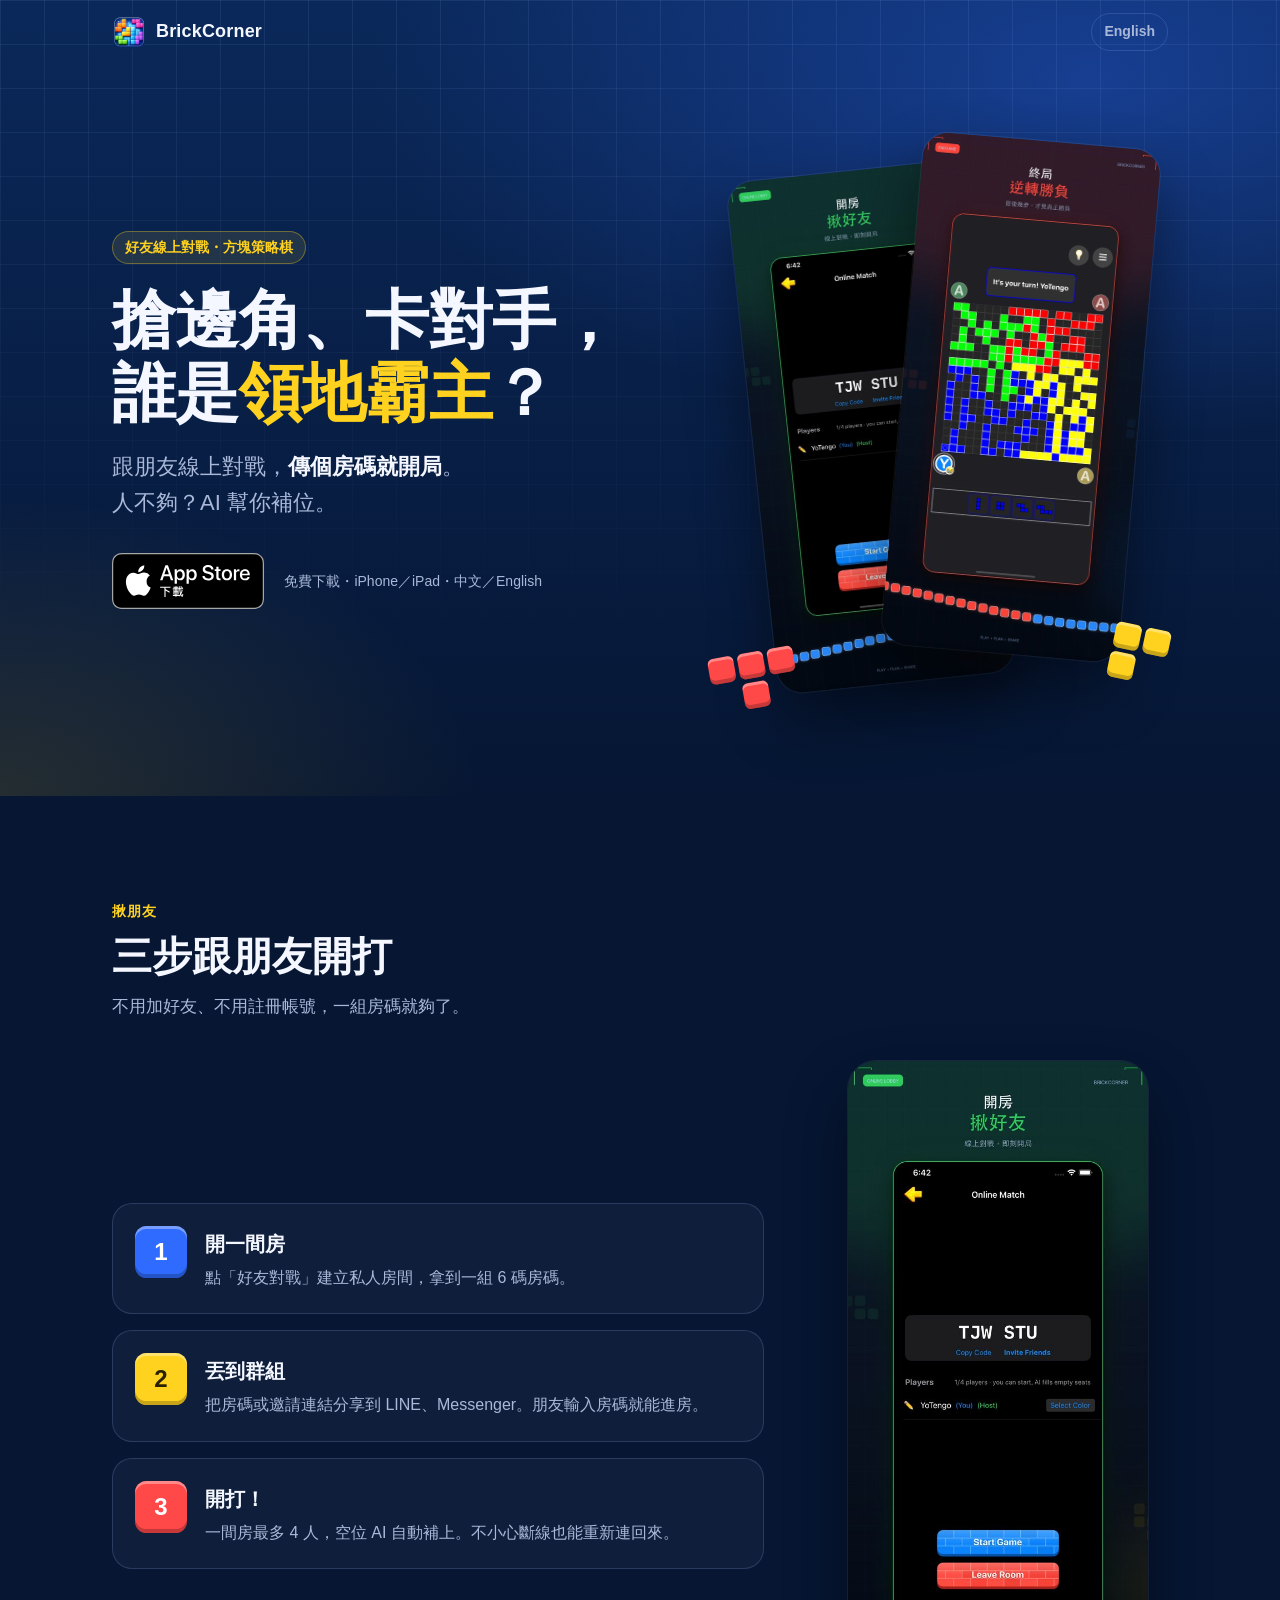
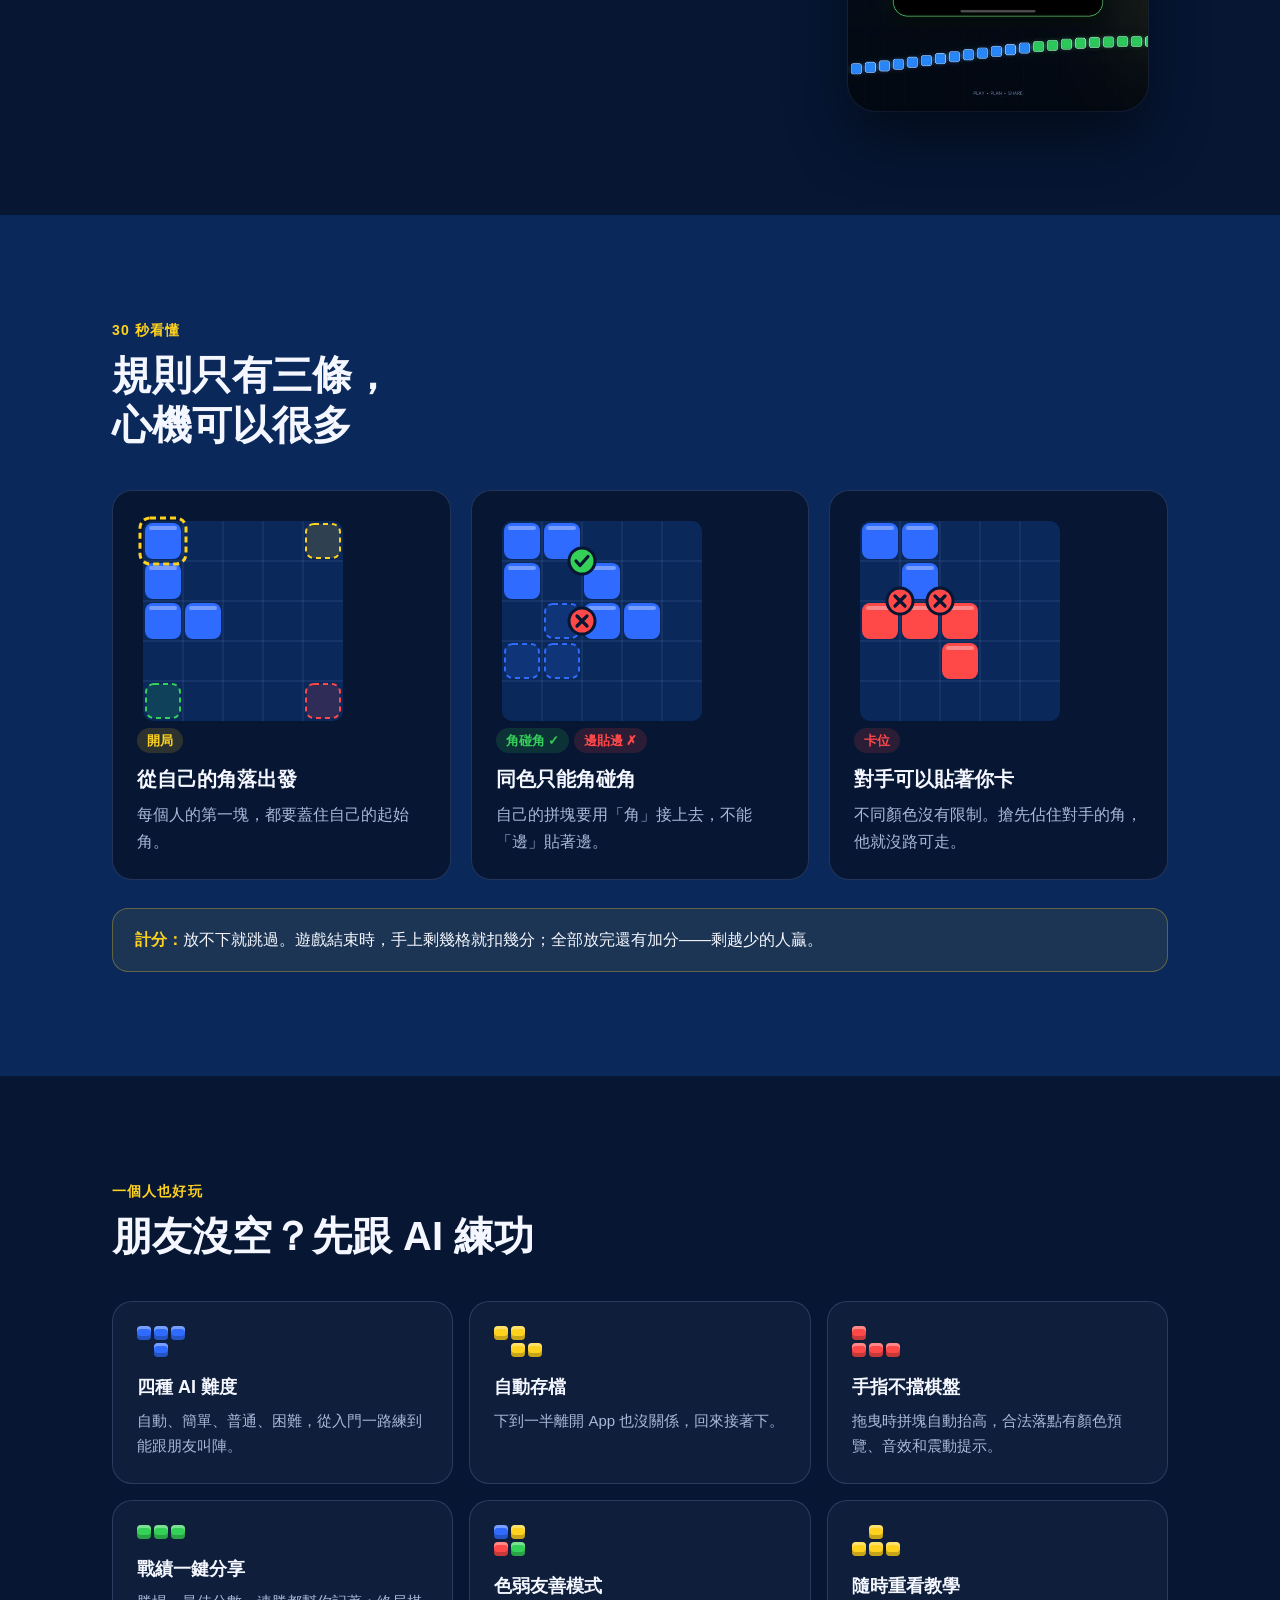
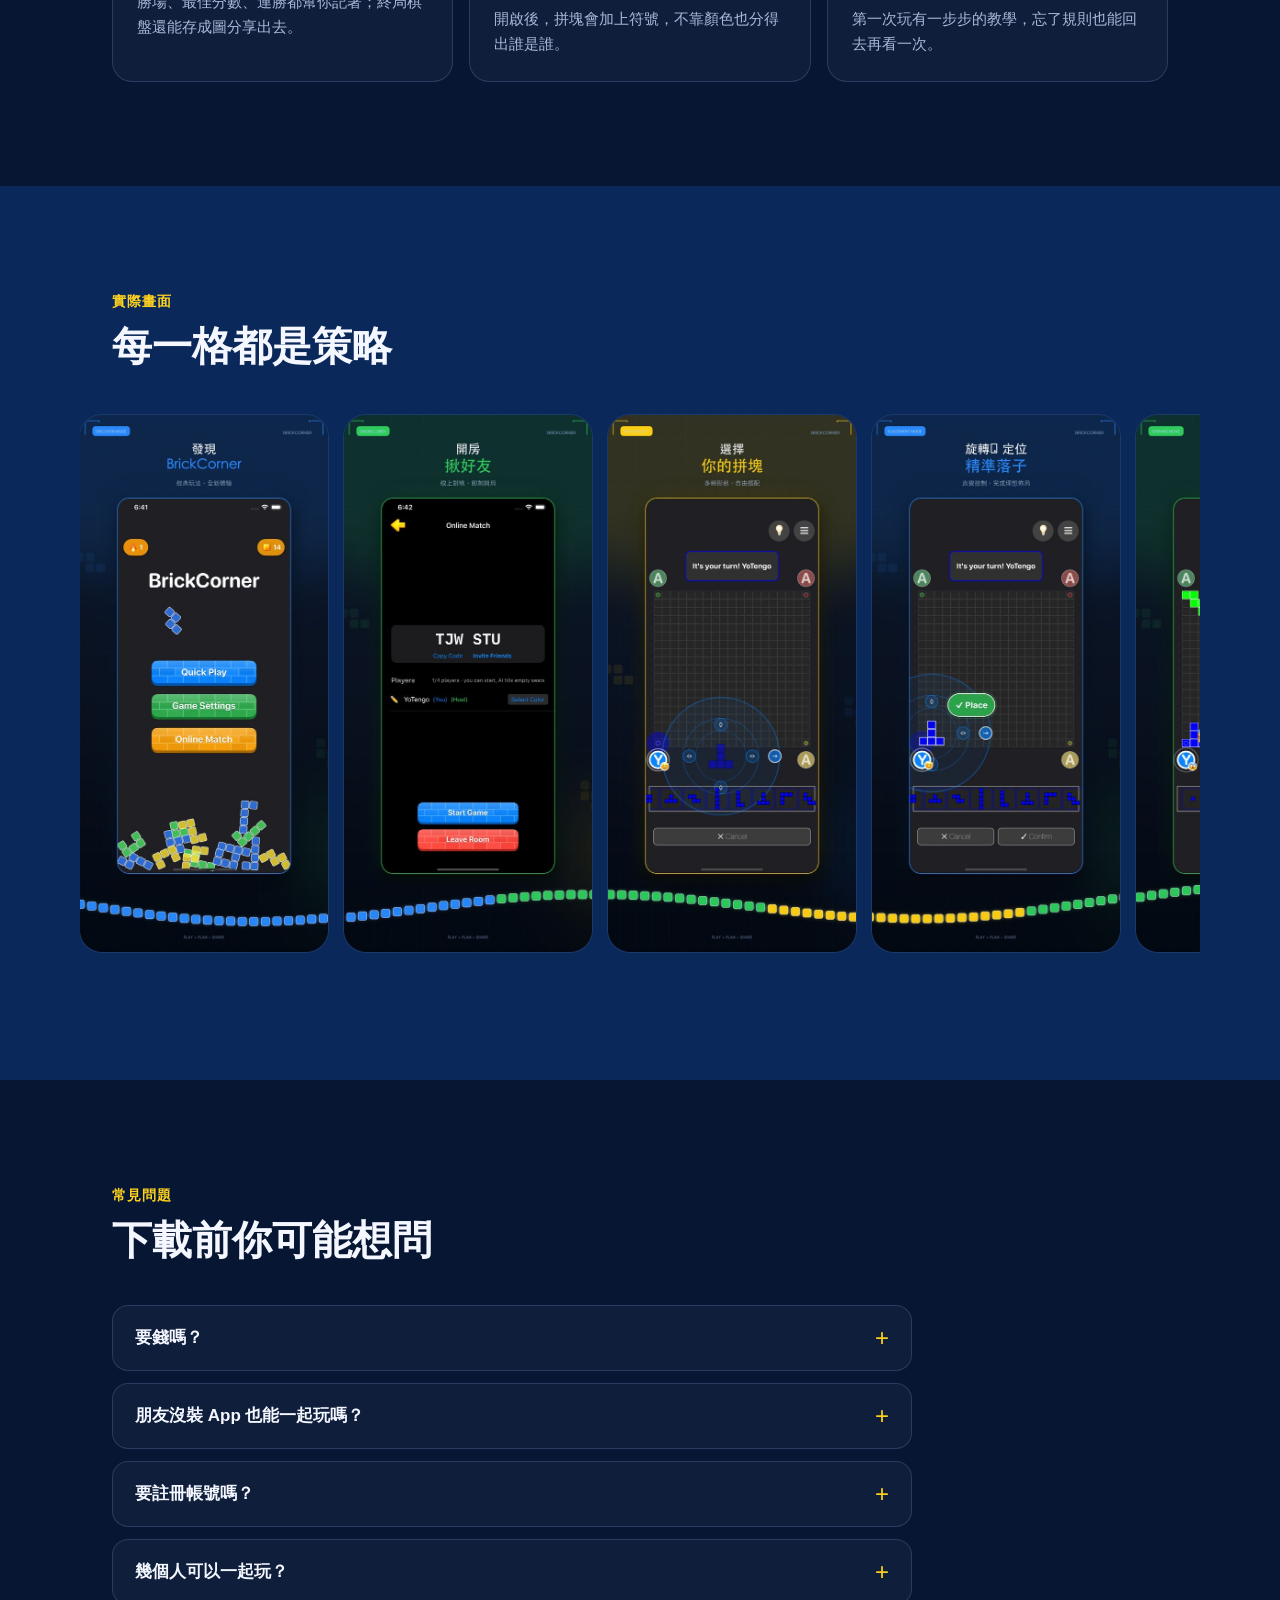
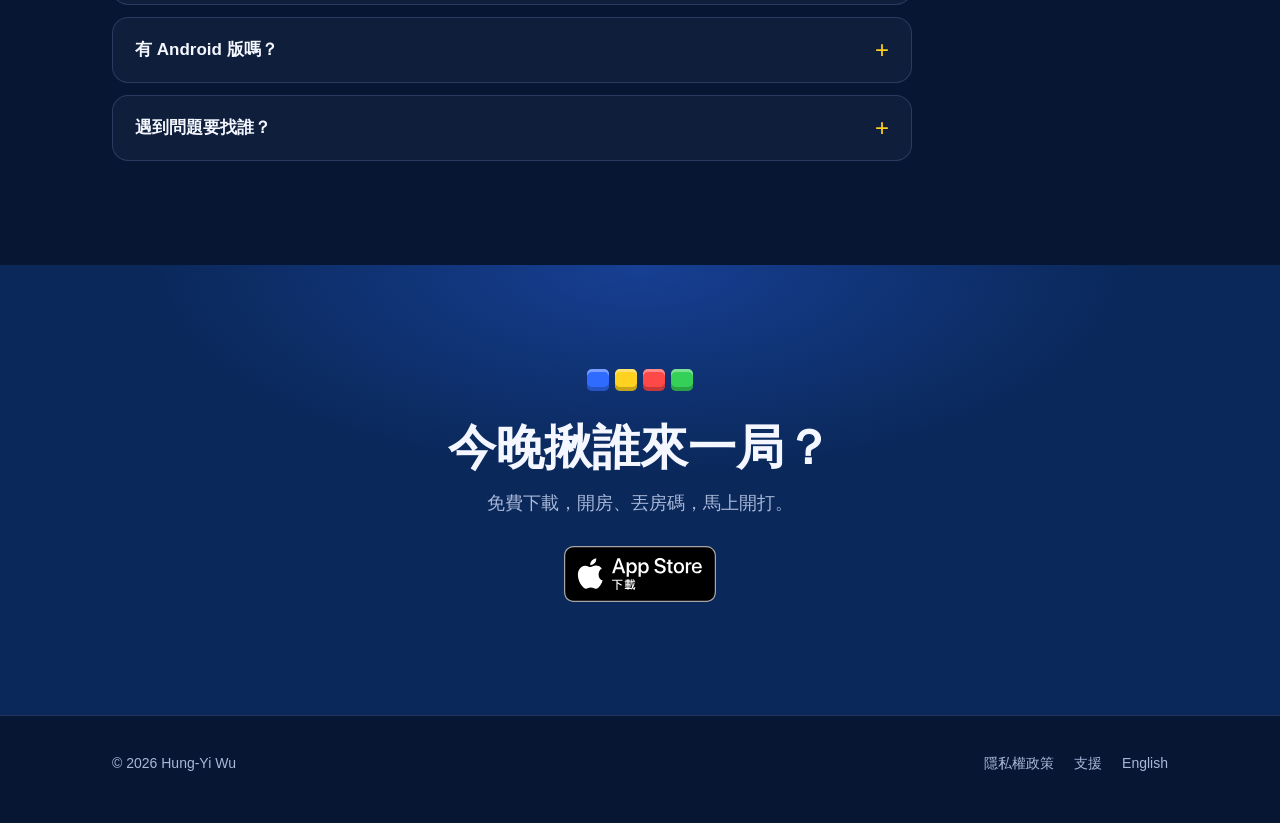
==== index.html @ bd691d8c "feat: 行銷網站首頁與好友邀請頁（中英） - 首頁 /BrickCorner/（中文）與 /BrickCorner/en/：主打好友線上對戰、三條規則圖解、AI 練功、截圖、FAQ - 邀請頁 /" ====
<!doctype html>
<html lang="zh-Hant-TW">
<head>
<meta charset="utf-8">
<meta name="viewport" content="width=device-width, initial-scale=1, viewport-fit=cover">
<title>BrickCorner｜搶邊角、卡對手，跟朋友線上對戰的方塊策略棋</title>
<meta name="description" content="免費 iOS 方塊策略棋盤遊戲。同色拼塊只能角碰角，搶地盤、卡對手。開一間私人房間，傳個房碼就能跟朋友線上對戰，人不夠 AI 補位。">
<link rel="canonical" href="https://ntuetom.github.io/BrickCorner/">
<link rel="alternate" hreflang="zh-Hant" href="https://ntuetom.github.io/BrickCorner/">
<link rel="alternate" hreflang="en" href="https://ntuetom.github.io/BrickCorner/en/">
<link rel="alternate" hreflang="x-default" href="https://ntuetom.github.io/BrickCorner/">
<meta name="apple-itunes-app" content="app-id=6757150028">
<meta name="theme-color" content="#0a285a">

<meta property="og:type" content="website">
<meta property="og:site_name" content="BrickCorner">
<meta property="og:locale" content="zh_TW">
<meta property="og:locale:alternate" content="en_US">
<meta property="og:url" content="https://ntuetom.github.io/BrickCorner/">
<meta property="og:title" content="搶邊角、卡對手，誰是領地霸主？｜BrickCorner">
<meta property="og:description" content="跟朋友線上對戰的方塊策略棋。開房、傳房碼，馬上開打。iPhone／iPad 免費下載。">
<meta property="og:image" content="https://ntuetom.github.io/BrickCorner/assets/og/og-home-zh.png">
<meta property="og:image:width" content="1200">
<meta property="og:image:height" content="630">
<meta property="og:image:alt" content="BrickCorner：搶邊角、卡對手，誰是領地霸主？">
<meta name="twitter:card" content="summary_large_image">

<link rel="icon" type="image/png" href="assets/img/favicon-64.png">
<link rel="apple-touch-icon" href="assets/img/apple-touch-icon.png">
<link rel="stylesheet" href="assets/site.css">
</head>
<body>

<header class="site-header">
  <div class="wrap">
    <a class="brand" href="./"><img src="assets/img/apple-touch-icon.png" alt="" width="34" height="34">BrickCorner</a>
    <a class="lang-switch" href="en/" hreflang="en" lang="en">English</a>
  </div>
</header>

<main>

  <section class="hero">
    <div class="hero-grid" aria-hidden="true"></div>
    <div class="wrap">
      <div>
        <p class="eyebrow">好友線上對戰・方塊策略棋</p>
        <h1>搶邊角、卡對手，<br>誰是<span class="hl">領地霸主</span>？</h1>
        <p class="lead">跟朋友線上對戰，<strong>傳個房碼就開局</strong>。<br>人不夠？AI 幫你補位。</p>
        <div class="cta-row">
          <a class="badge-link" href="https://apps.apple.com/app/id6757150028">
            <img src="assets/img/appstore-zh-tw.svg" alt="在 App Store 下載 BrickCorner" width="152" height="56">
          </a>
          <p class="cta-meta">免費下載・iPhone／iPad・中文／English</p>
        </div>
      </div>

      <div class="hero-shots">
        <img class="shot shot-back" src="assets/img/zh/shot-2.jpg" alt="開房揪好友：房間碼與邀請朋友畫面" width="540" height="1169">
        <img class="shot shot-front" src="assets/img/zh/shot-6.jpg" alt="四色拼塊填滿棋盤的終局畫面" width="540" height="1169">
        <div class="floating-piece fp-1" aria-hidden="true">
          <span class="brick c-yellow"></span><span class="brick c-yellow"></span>
          <span class="brick c-yellow"></span><span class="brick gap"></span>
        </div>
        <div class="floating-piece fp-2" aria-hidden="true">
          <span class="brick c-red"></span><span class="brick c-red"></span><span class="brick c-red"></span>
          <span class="brick gap"></span><span class="brick c-red"></span><span class="brick gap"></span>
        </div>
      </div>
    </div>
  </section>

  <section id="friends">
    <div class="wrap">
      <div class="section-head">
        <p class="kicker">揪朋友</p>
        <h2>三步跟朋友開打</h2>
        <p>不用加好友、不用註冊帳號，一組房碼就夠了。</p>
      </div>
      <div class="steps-layout">
        <ol class="steps">
          <li class="step">
            <span class="step-num brick c-blue">1</span>
            <div>
              <h3>開一間房</h3>
              <p>點「好友對戰」建立私人房間，拿到一組 6 碼房碼。</p>
            </div>
          </li>
          <li class="step">
            <span class="step-num brick c-yellow">2</span>
            <div>
              <h3>丟到群組</h3>
              <p>把房碼或邀請連結分享到 LINE、Messenger。朋友輸入房碼就能進房。</p>
            </div>
          </li>
          <li class="step">
            <span class="step-num brick c-red">3</span>
            <div>
              <h3>開打！</h3>
              <p>一間房最多 4 人，空位 AI 自動補上。不小心斷線也能重新連回來。</p>
            </div>
          </li>
        </ol>
        <img class="steps-shot" src="assets/img/zh/shot-2.jpg" alt="好友對戰房間：顯示房間碼、邀請朋友按鈕與玩家列表" width="540" height="1169" loading="lazy">
      </div>
    </div>
  </section>

  <section id="rules" class="section-alt">
    <div class="wrap">
      <div class="section-head">
        <p class="kicker">30 秒看懂</p>
        <h2>規則只有三條，<br>心機可以很多</h2>
      </div>
      <div class="rules">
        <article class="rule">
          <img src="assets/img/rule-1.svg" alt="藍色拼塊蓋住左上角的起始格" width="212" height="212" loading="lazy">
          <span class="tag info">開局</span>
          <h3>從自己的角落出發</h3>
          <p>每個人的第一塊，都要蓋住自己的起始角。</p>
        </article>
        <article class="rule">
          <img src="assets/img/rule-2.svg" alt="兩塊藍色拼塊以角相接是可以的；虛線拼塊和藍色拼塊邊貼邊則不行" width="212" height="212" loading="lazy">
          <span class="tag ok">角碰角 ✓</span> <span class="tag no">邊貼邊 ✗</span>
          <h3>同色只能角碰角</h3>
          <p>自己的拼塊要用「角」接上去，不能「邊」貼著邊。</p>
        </article>
        <article class="rule">
          <img src="assets/img/rule-3.svg" alt="紅色拼塊貼著藍色拼塊放，堵住藍色的兩個出口" width="212" height="212" loading="lazy">
          <span class="tag no">卡位</span>
          <h3>對手可以貼著你卡</h3>
          <p>不同顏色沒有限制。搶先佔住對手的角，他就沒路可走。</p>
        </article>
      </div>
      <p class="rules-note"><strong>計分：</strong>放不下就跳過。遊戲結束時，手上剩幾格就扣幾分；全部放完還有加分——剩越少的人贏。</p>
    </div>
  </section>

  <section id="features">
    <div class="wrap">
      <div class="section-head">
        <p class="kicker">一個人也好玩</p>
        <h2>朋友沒空？先跟 AI 練功</h2>
      </div>
      <div class="features">
        <article class="feature">
          <div class="mini" aria-hidden="true"><span class="brick c-blue"></span><span class="brick c-blue"></span><span class="brick c-blue"></span><span class="brick gap"></span><span class="brick c-blue"></span></div>
          <h3>四種 AI 難度</h3>
          <p>自動、簡單、普通、困難，從入門一路練到能跟朋友叫陣。</p>
        </article>
        <article class="feature">
          <div class="mini" aria-hidden="true"><span class="brick c-yellow"></span><span class="brick c-yellow"></span><span class="brick gap"></span><span class="brick gap"></span><span class="brick c-yellow"></span><span class="brick c-yellow"></span></div>
          <h3>自動存檔</h3>
          <p>下到一半離開 App 也沒關係，回來接著下。</p>
        </article>
        <article class="feature">
          <div class="mini" aria-hidden="true"><span class="brick c-red"></span><span class="brick gap"></span><span class="brick gap"></span><span class="brick c-red"></span><span class="brick c-red"></span><span class="brick c-red"></span></div>
          <h3>手指不擋棋盤</h3>
          <p>拖曳時拼塊自動抬高，合法落點有顏色預覽、音效和震動提示。</p>
        </article>
        <article class="feature">
          <div class="mini" aria-hidden="true"><span class="brick c-green"></span><span class="brick c-green"></span><span class="brick c-green"></span></div>
          <h3>戰績一鍵分享</h3>
          <p>勝場、最佳分數、連勝都幫你記著；終局棋盤還能存成圖分享出去。</p>
        </article>
        <article class="feature">
          <div class="mini" aria-hidden="true"><span class="brick c-blue"></span><span class="brick c-yellow"></span><span class="brick gap"></span><span class="brick c-red"></span><span class="brick c-green"></span></div>
          <h3>色弱友善模式</h3>
          <p>開啟後，拼塊會加上符號，不靠顏色也分得出誰是誰。</p>
        </article>
        <article class="feature">
          <div class="mini" aria-hidden="true"><span class="brick gap"></span><span class="brick c-yellow"></span><span class="brick gap"></span><span class="brick c-yellow"></span><span class="brick c-yellow"></span><span class="brick c-yellow"></span></div>
          <h3>隨時重看教學</h3>
          <p>第一次玩有一步步的教學，忘了規則也能回去再看一次。</p>
        </article>
      </div>
    </div>
  </section>

  <section id="screens" class="section-alt">
    <div class="wrap">
      <div class="section-head">
        <p class="kicker">實際畫面</p>
        <h2>每一格都是策略</h2>
      </div>
      <div class="gallery" tabindex="0" aria-label="遊戲畫面，可左右滑動">
        <img src="assets/img/zh/shot-1.jpg" alt="主選單" width="540" height="1169" loading="lazy">
        <img src="assets/img/zh/shot-2.jpg" alt="開房揪好友" width="540" height="1169" loading="lazy">
        <img src="assets/img/zh/shot-3.jpg" alt="選擇你的拼塊" width="540" height="1169" loading="lazy">
        <img src="assets/img/zh/shot-4.jpg" alt="旋轉定位，精準落子" width="540" height="1169" loading="lazy">
        <img src="assets/img/zh/shot-5.jpg" alt="每一格都是策略" width="540" height="1169" loading="lazy">
        <img src="assets/img/zh/shot-6.jpg" alt="終局逆轉勝負" width="540" height="1169" loading="lazy">
        <img src="assets/img/zh/shot-7.jpg" alt="勝利時刻，點擊分享戰績" width="540" height="1169" loading="lazy">
        <img src="assets/img/zh/shot-8.jpg" alt="一鍵生成完整棋盤圖" width="540" height="1169" loading="lazy">
      </div>
    </div>
  </section>

  <section id="faq">
    <div class="wrap">
      <div class="section-head">
        <p class="kicker">常見問題</p>
        <h2>下載前你可能想問</h2>
      </div>
      <div class="faq">
        <details>
          <summary>要錢嗎？</summary>
          <p>免費下載、免費玩，遊戲中會有廣告。想要沒有廣告，可以訂閱 Premium（月繳或年繳），另外還有每日金幣加成，以及免費使用提示和悔棋。價格以 App Store 顯示為準。</p>
        </details>
        <details>
          <summary>朋友沒裝 App 也能一起玩嗎？</summary>
          <p>朋友需要先下載 BrickCorner（免費）。裝好後打開「好友對戰」，選「加入」，輸入你給的房碼就能進房。</p>
        </details>
        <details>
          <summary>要註冊帳號嗎？</summary>
          <p>不用。打開就能玩，不需要建立帳號，也不用填任何個人資料。</p>
        </details>
        <details>
          <summary>幾個人可以一起玩？</summary>
          <p>一間房最多 4 人。人不夠的位置可以讓 AI 補上，也可以一個人跟 AI 對戰。</p>
        </details>
        <details>
          <summary>有 Android 版嗎？</summary>
          <p>目前只有 iPhone 和 iPad 版（需要 iOS 16 以上）。</p>
        </details>
        <details>
          <summary>遇到問題要找誰？</summary>
          <p>請到<a href="support">支援頁面</a>來信，我們通常會在 1–2 天內回覆。</p>
        </details>
      </div>
    </div>
  </section>

  <section class="final-cta">
    <div class="wrap">
      <div class="brick-row" aria-hidden="true">
        <span class="brick c-blue"></span><span class="brick c-yellow"></span><span class="brick c-red"></span><span class="brick c-green"></span>
      </div>
      <h2>今晚揪誰來一局？</h2>
      <p>免費下載，開房、丟房碼，馬上開打。</p>
      <a class="badge-link" href="https://apps.apple.com/app/id6757150028">
        <img src="assets/img/appstore-zh-tw.svg" alt="在 App Store 下載 BrickCorner" width="152" height="56">
      </a>
    </div>
  </section>

</main>

<footer class="site-footer">
  <div class="wrap">
    <span>© 2026 Hung-Yi Wu</span>
    <nav aria-label="頁尾連結">
      <a href="privacy">隱私權政策</a>
      <a href="support">支援</a>
      <a href="en/" hreflang="en" lang="en">English</a>
    </nav>
  </div>
</footer>

</body>
</html>
---- assets/site.css ----
/* BrickCorner marketing site — shared styles */

:root {
  --navy-900: #061633;
  --navy-800: #0a285a;
  --navy-700: #12367a;
  --navy-600: #1c4796;
  --line: rgba(160, 190, 255, 0.18);
  --text: #f4f7ff;
  --muted: #a9b8d9;
  --blue: #2f6bff;
  --yellow: #ffd21f;
  --red: #ff4848;
  --green: #34d058;
  --radius: 20px;
  --max: 1120px;
  --font: -apple-system, BlinkMacSystemFont, "SF Pro Text", "PingFang TC", "Noto Sans TC",
    "Microsoft JhengHei", "Helvetica Neue", Arial, sans-serif;
}

* { box-sizing: border-box; }

html { -webkit-text-size-adjust: 100%; scroll-behavior: smooth; }

body {
  margin: 0;
  background: var(--navy-900);
  color: var(--text);
  font-family: var(--font);
  line-height: 1.65;
  overflow-x: hidden;
}

img { max-width: 100%; height: auto; display: block; }

a { color: inherit; }

.wrap {
  width: 100%;
  max-width: var(--max);
  margin: 0 auto;
  padding: 0 16px;
}

@media (min-width: 720px) {
  .wrap { padding: 0 32px; }
}

/* ---------- header ---------- */

.site-header {
  position: absolute;
  inset: 0 0 auto 0;
  z-index: 10;
}

.site-header .wrap {
  display: flex;
  align-items: center;
  justify-content: space-between;
  height: 64px;
}

.brand {
  display: flex;
  align-items: center;
  gap: 10px;
  font-weight: 800;
  font-size: 18px;
  letter-spacing: 0.01em;
  text-decoration: none;
}

.brand img {
  width: 34px;
  height: 34px;
  border-radius: 9px;
}

.lang-switch {
  font-size: 14px;
  font-weight: 600;
  color: var(--muted);
  text-decoration: none;
  padding: 6px 12px;
  border: 1px solid var(--line);
  border-radius: 999px;
}

.lang-switch:hover { color: var(--text); border-color: var(--muted); }

/* ---------- brick primitives ---------- */

.brick {
  --c: var(--blue);
  background: var(--c);
  border-radius: 22%;
  box-shadow:
    inset 0 3px 0 rgba(255, 255, 255, 0.35),
    inset 0 -4px 0 rgba(0, 0, 0, 0.22);
}

.c-blue { --c: var(--blue); }
.c-yellow { --c: var(--yellow); }
.c-red { --c: var(--red); }
.c-green { --c: var(--green); }

/* ---------- hero ---------- */

.hero {
  position: relative;
  padding: 112px 0 72px;
  background:
    radial-gradient(1200px 600px at 85% 10%, rgba(47, 107, 255, 0.35), transparent 60%),
    radial-gradient(800px 500px at 0% 100%, rgba(255, 210, 31, 0.12), transparent 60%),
    linear-gradient(180deg, var(--navy-800), var(--navy-900));
  overflow: hidden;
}

.hero-grid {
  position: absolute;
  inset: 0;
  background-image:
    linear-gradient(var(--line) 1px, transparent 1px),
    linear-gradient(90deg, var(--line) 1px, transparent 1px);
  background-size: 44px 44px;
  mask-image: linear-gradient(180deg, rgba(0, 0, 0, 0.55), transparent 85%);
  -webkit-mask-image: linear-gradient(180deg, rgba(0, 0, 0, 0.55), transparent 85%);
  pointer-events: none;
}

.hero .wrap {
  position: relative;
  display: grid;
  gap: 48px;
  align-items: center;
}

@media (min-width: 900px) {
  .hero { padding: 140px 0 96px; }
  .hero .wrap { grid-template-columns: 1.1fr 0.9fr; }
}

.eyebrow {
  display: inline-flex;
  align-items: center;
  gap: 8px;
  font-size: 14px;
  font-weight: 700;
  color: var(--yellow);
  background: rgba(255, 210, 31, 0.1);
  border: 1px solid rgba(255, 210, 31, 0.35);
  padding: 4px 12px;
  border-radius: 999px;
  margin: 0 0 20px;
}

.hero h1 {
  font-size: clamp(36px, 8.5vw, 64px);
  line-height: 1.15;
  font-weight: 900;
  letter-spacing: -0.01em;
  margin: 0 0 18px;
}

.hero h1 .hl {
  color: var(--yellow);
  white-space: nowrap;
}

.hero .lead {
  font-size: clamp(18px, 4.4vw, 22px);
  color: var(--muted);
  margin: 0 0 32px;
  max-width: 34em;
}

.hero .lead strong { color: var(--text); font-weight: 700; }

.cta-row {
  display: flex;
  flex-wrap: wrap;
  align-items: center;
  gap: 16px 20px;
}

.badge-link {
  display: inline-block;
  border-radius: 10px;
  transition: transform 0.15s ease;
}

.badge-link:hover { transform: translateY(-2px); }

.badge-link img { height: 56px; width: auto; }

.cta-meta {
  font-size: 14px;
  color: var(--muted);
  margin: 0;
}

/* hero screenshots */

.hero-shots {
  position: relative;
  height: 480px;
  max-width: 360px;
  margin: 0 auto;
  width: 100%;
}

.hero-shots .shot {
  position: absolute;
  width: 50%;
  border-radius: 26px;
  box-shadow: 0 30px 60px rgba(0, 0, 0, 0.45), 0 0 0 1px rgba(255, 255, 255, 0.08);
}

.hero-shots .shot-back {
  left: 7%;
  top: 30px;
  transform: rotate(-6deg);
}

.hero-shots .shot-front {
  right: 5%;
  top: 0;
  transform: rotate(5deg);
}

.floating-piece {
  position: absolute;
  display: grid;
  gap: 4px;
  z-index: 2;
}

.floating-piece span { width: 26px; height: 26px; }

.floating-piece.fp-1 {
  grid-template-columns: repeat(2, 26px);
  right: -6px;
  bottom: 18px;
  transform: rotate(12deg);
}

.floating-piece.fp-2 {
  grid-template-columns: repeat(3, 26px);
  left: -10px;
  bottom: -8px;
  transform: rotate(-10deg);
}

.floating-piece .gap { background: none; box-shadow: none; }

@media (min-width: 900px) {
  .hero-shots { height: 560px; max-width: 440px; }
  .hero-shots .shot { width: 54%; }
}

@media (prefers-reduced-motion: no-preference) {
  .floating-piece { animation: bob 5s ease-in-out infinite; }
  .floating-piece.fp-2 { animation-delay: -2.5s; }
}

@keyframes bob {
  0%, 100% { translate: 0 0; }
  50% { translate: 0 -10px; }
}

/* ---------- sections ---------- */

section { padding: 80px 0; }

@media (min-width: 900px) {
  section { padding: 104px 0; }
}

.section-alt { background: var(--navy-800); }

.section-head {
  max-width: 640px;
  margin: 0 0 40px;
}

.section-head .kicker {
  font-size: 14px;
  font-weight: 800;
  letter-spacing: 0.08em;
  text-transform: uppercase;
  color: var(--yellow);
  margin: 0 0 8px;
}

.section-head h2 {
  font-size: clamp(28px, 6vw, 40px);
  line-height: 1.25;
  font-weight: 900;
  margin: 0 0 12px;
}

.section-head p {
  color: var(--muted);
  font-size: 17px;
  margin: 0;
}

/* steps */

.steps-layout {
  display: grid;
  gap: 40px;
  align-items: center;
}

@media (min-width: 900px) {
  .steps-layout { grid-template-columns: 1fr 340px; gap: 64px; }
}

.steps {
  list-style: none;
  margin: 0;
  padding: 0;
  display: grid;
  gap: 16px;
}

.step {
  display: grid;
  grid-template-columns: 52px 1fr;
  gap: 18px;
  align-items: start;
  padding: 22px;
  border-radius: var(--radius);
  background: rgba(255, 255, 255, 0.04);
  border: 1px solid var(--line);
}

.step-num {
  width: 52px;
  height: 52px;
  display: grid;
  place-items: center;
  font-size: 24px;
  font-weight: 900;
  color: #fff;
}

.step-num.c-yellow { color: #2a2100; }

.step h3 {
  margin: 2px 0 4px;
  font-size: 20px;
  font-weight: 800;
}

.step p { margin: 0; color: var(--muted); }

/* the hero already shows this screen on small layouts */
.steps-shot { display: none; }

@media (min-width: 900px) {
  .steps-shot { display: block; }
}

.steps-shot {
  border-radius: 28px;
  box-shadow: 0 30px 60px rgba(0, 0, 0, 0.45), 0 0 0 1px rgba(255, 255, 255, 0.08);
  max-width: 300px;
  margin: 0 auto;
}

/* rules */

.rules {
  display: grid;
  gap: 20px;
}

@media (min-width: 760px) {
  .rules { grid-template-columns: repeat(3, 1fr); }
}

.rule {
  padding: 24px;
  border-radius: var(--radius);
  background: var(--navy-900);
  border: 1px solid var(--line);
}

.rule svg {
  width: 100%;
  height: auto;
  max-width: 220px;
  margin: 0 auto 20px;
  display: block;
}

.rule h3 {
  margin: 0 0 6px;
  font-size: 20px;
  font-weight: 800;
}

.rule p { margin: 0; color: var(--muted); }

.rule .tag {
  display: inline-block;
  font-size: 13px;
  font-weight: 800;
  padding: 2px 10px;
  border-radius: 999px;
  margin-bottom: 10px;
}

.tag.ok { background: rgba(52, 208, 88, 0.15); color: var(--green); }
.tag.no { background: rgba(255, 72, 72, 0.15); color: var(--red); }
.tag.info { background: rgba(255, 210, 31, 0.15); color: var(--yellow); }

.rules-note {
  margin: 28px 0 0;
  padding: 18px 22px;
  border-radius: 16px;
  background: rgba(255, 210, 31, 0.08);
  border: 1px solid rgba(255, 210, 31, 0.3);
  color: var(--text);
}

.rules-note strong { color: var(--yellow); }

/* features */

.features {
  display: grid;
  gap: 16px;
}

@media (min-width: 640px) {
  .features { grid-template-columns: repeat(2, 1fr); }
}

@media (min-width: 960px) {
  .features { grid-template-columns: repeat(3, 1fr); }
}

.feature {
  padding: 24px;
  border-radius: var(--radius);
  background: rgba(255, 255, 255, 0.04);
  border: 1px solid var(--line);
}

.feature .mini {
  display: grid;
  grid-template-columns: repeat(3, 14px);
  gap: 3px;
  margin-bottom: 16px;
}

.feature .mini span { width: 14px; height: 14px; border-radius: 4px; }
.feature .mini .gap { background: none; box-shadow: none; }

.feature h3 {
  margin: 0 0 6px;
  font-size: 18px;
  font-weight: 800;
}

.feature p { margin: 0; color: var(--muted); font-size: 15px; }

/* gallery */

.gallery {
  display: flex;
  gap: 16px;
  overflow-x: auto;
  scroll-snap-type: x mandatory;
  padding: 4px 16px 24px;
  margin: 0 -16px;
  scrollbar-width: thin;
  scrollbar-color: var(--navy-600) transparent;
}

@media (min-width: 720px) {
  .gallery { padding: 4px 32px 24px; margin: 0 -32px; }
}

.gallery img {
  flex: 0 0 auto;
  width: 220px;
  height: auto;
  aspect-ratio: 540 / 1169;
  border-radius: 22px;
  scroll-snap-align: start;
  box-shadow: 0 0 0 1px rgba(255, 255, 255, 0.08);
}

@media (min-width: 900px) {
  .gallery img { width: 248px; }
}

/* faq */

.faq {
  display: grid;
  gap: 12px;
  max-width: 800px;
}

.faq details {
  border-radius: 16px;
  background: rgba(255, 255, 255, 0.04);
  border: 1px solid var(--line);
}

.faq summary {
  cursor: pointer;
  list-style: none;
  padding: 18px 52px 18px 22px;
  font-weight: 700;
  font-size: 17px;
  position: relative;
}

.faq summary::-webkit-details-marker { display: none; }

.faq summary::after {
  content: "+";
  position: absolute;
  right: 22px;
  top: 50%;
  transform: translateY(-50%);
  font-size: 24px;
  font-weight: 400;
  color: var(--yellow);
}

.faq details[open] summary::after { content: "–"; }

.faq details p {
  margin: 0;
  padding: 0 22px 20px;
  color: var(--muted);
}

.faq details a { color: var(--yellow); }

/* final cta */

.final-cta {
  text-align: center;
  background:
    radial-gradient(700px 300px at 50% 0%, rgba(47, 107, 255, 0.35), transparent 70%),
    var(--navy-800);
}

.final-cta h2 {
  font-size: clamp(30px, 7vw, 48px);
  font-weight: 900;
  line-height: 1.2;
  margin: 0 0 12px;
}

.final-cta p { color: var(--muted); margin: 0 0 28px; font-size: 18px; }

.final-cta .badge-link img { margin: 0 auto; }

.brick-row {
  display: flex;
  justify-content: center;
  gap: 6px;
  margin: 0 0 28px;
}

.brick-row span { width: 22px; height: 22px; }

/* footer */

.site-footer {
  padding: 36px 0 48px;
  border-top: 1px solid var(--line);
  font-size: 14px;
  color: var(--muted);
}

.site-footer .wrap {
  display: flex;
  flex-wrap: wrap;
  gap: 16px 28px;
  align-items: center;
  justify-content: space-between;
}

.site-footer nav {
  display: flex;
  flex-wrap: wrap;
  gap: 8px 20px;
}

.site-footer a { text-decoration: none; }
.site-footer a:hover { color: var(--text); text-decoration: underline; }

/* ---------- invite page ---------- */

.invite {
  min-height: 100vh;
  min-height: 100dvh;
  padding: 96px 0 56px;
  background:
    radial-gradient(900px 500px at 50% -10%, rgba(47, 107, 255, 0.4), transparent 65%),
    var(--navy-900);
}

.invite .wrap { max-width: 560px; }

.invite-card {
  text-align: center;
}

.invite-card h1 {
  font-size: clamp(28px, 7.5vw, 40px);
  font-weight: 900;
  line-height: 1.25;
  margin: 0 0 10px;
}

.invite-card .sub {
  color: var(--muted);
  margin: 0 0 32px;
  font-size: 17px;
}

.code-label {
  font-size: 14px;
  font-weight: 700;
  color: var(--muted);
  letter-spacing: 0.06em;
  margin: 0 0 12px;
}

.code-tiles {
  display: flex;
  justify-content: center;
  gap: 6px;
  margin: 0 0 16px;
}

.code-tiles span {
  --c: var(--navy-600);
  width: clamp(40px, 12vw, 54px);
  height: clamp(50px, 15vw, 66px);
  display: grid;
  place-items: center;
  font-size: clamp(26px, 8vw, 36px);
  font-weight: 900;
  font-family: ui-monospace, "SF Mono", Menlo, monospace;
  color: #fff;
}

.code-tiles .split { margin-left: 10px; }

.copy-btn {
  appearance: none;
  border: 1px solid var(--line);
  background: transparent;
  color: var(--text);
  font: inherit;
  font-size: 15px;
  font-weight: 600;
  padding: 8px 18px;
  border-radius: 999px;
  cursor: pointer;
}

.copy-btn:hover { border-color: var(--muted); }

.btn {
  display: block;
  width: 100%;
  text-align: center;
  text-decoration: none;
  font-weight: 800;
  font-size: 19px;
  padding: 17px 24px;
  border-radius: 16px;
}

.btn-primary {
  background: var(--yellow);
  color: #231b00;
  box-shadow: inset 0 3px 0 rgba(255, 255, 255, 0.45), inset 0 -5px 0 rgba(0, 0, 0, 0.18),
    0 12px 30px rgba(255, 210, 31, 0.25);
}

.btn-primary:active { transform: translateY(1px); }

.invite-actions {
  margin: 32px 0 0;
  display: grid;
  gap: 12px;
}

.hint {
  font-size: 14px;
  color: var(--muted);
  margin: 0;
}

.panel {
  margin: 28px 0 0;
  padding: 22px;
  border-radius: var(--radius);
  background: rgba(255, 255, 255, 0.05);
  border: 1px solid var(--line);
  text-align: left;
}

.panel h2 {
  font-size: 18px;
  font-weight: 800;
  margin: 0 0 12px;
}

.panel .badge-link img { height: 50px; }

.panel ol {
  margin: 16px 0 0;
  padding-left: 1.3em;
  color: var(--muted);
}

.panel ol strong { color: var(--text); }

.invite-footer {
  text-align: center;
  margin-top: 36px;
  font-size: 14px;
  color: var(--muted);
}

.invite-footer a { color: var(--muted); }

[hidden] { display: none !important; }
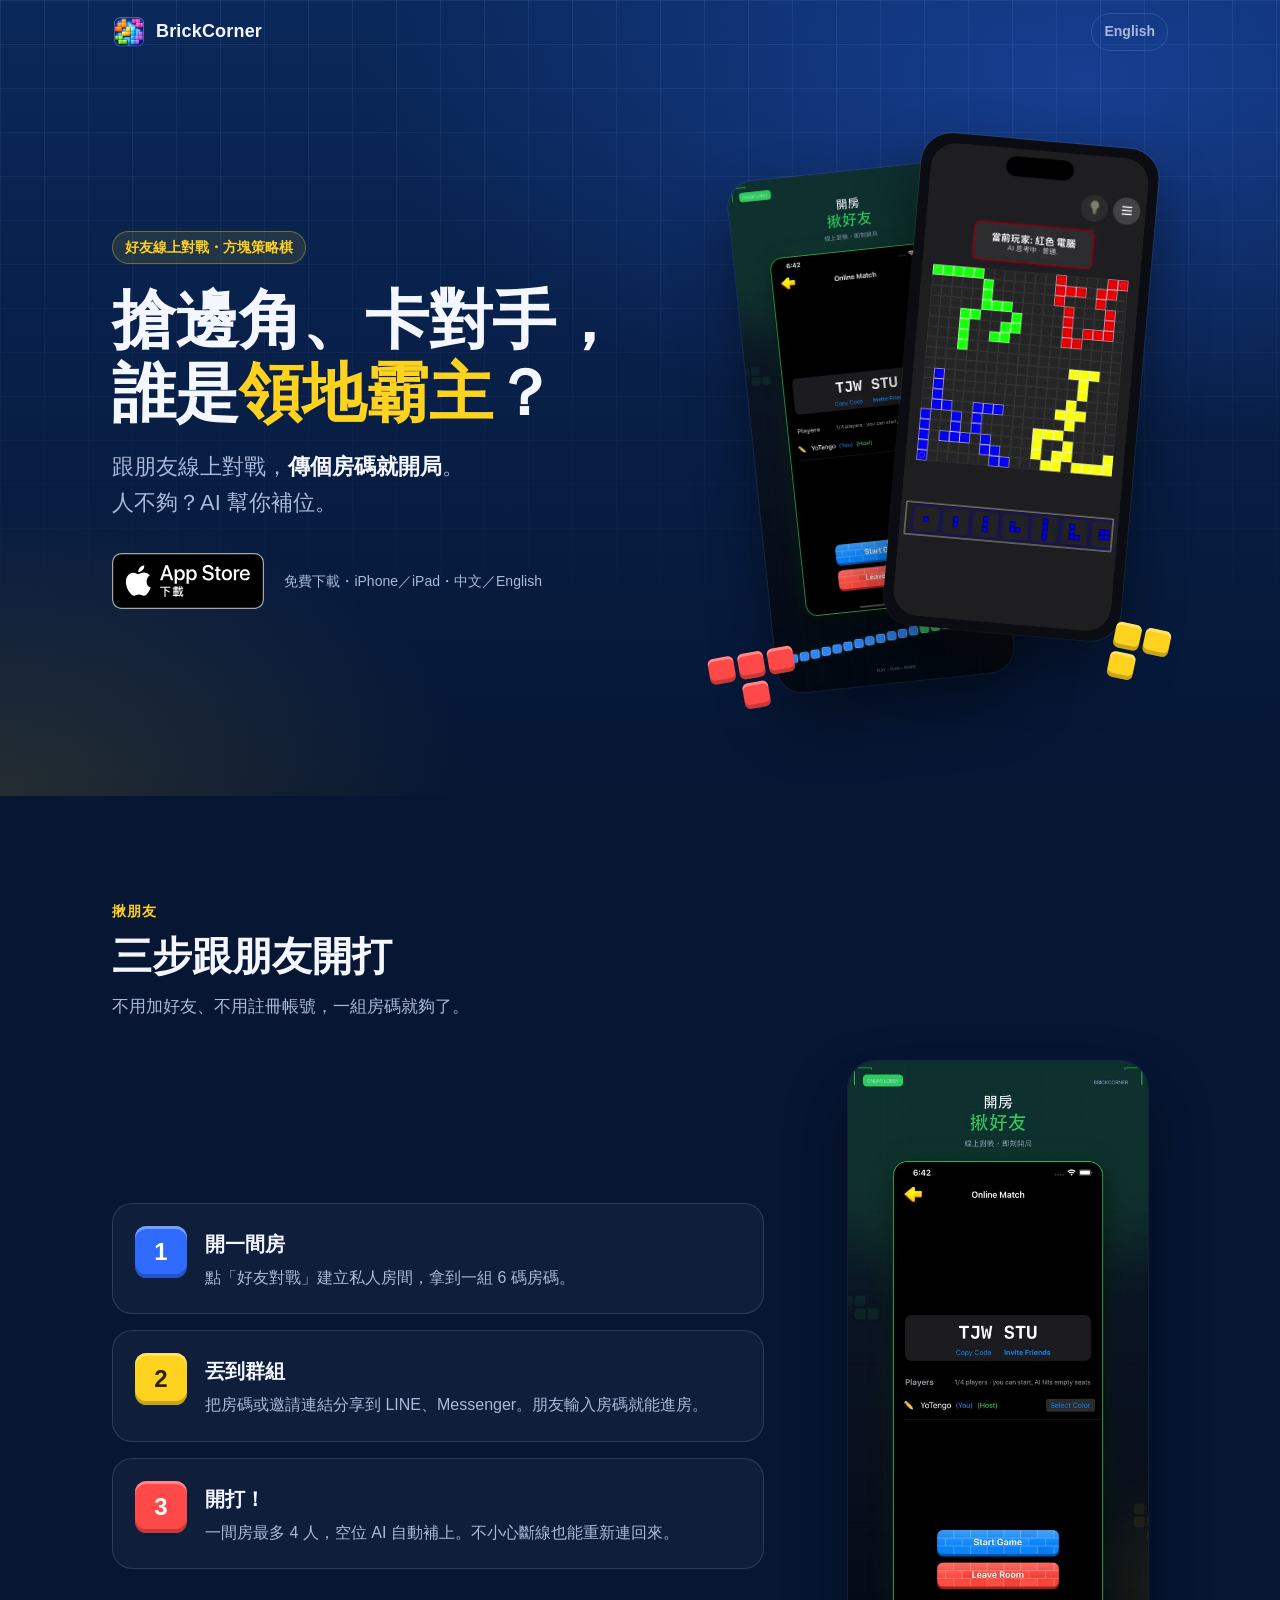
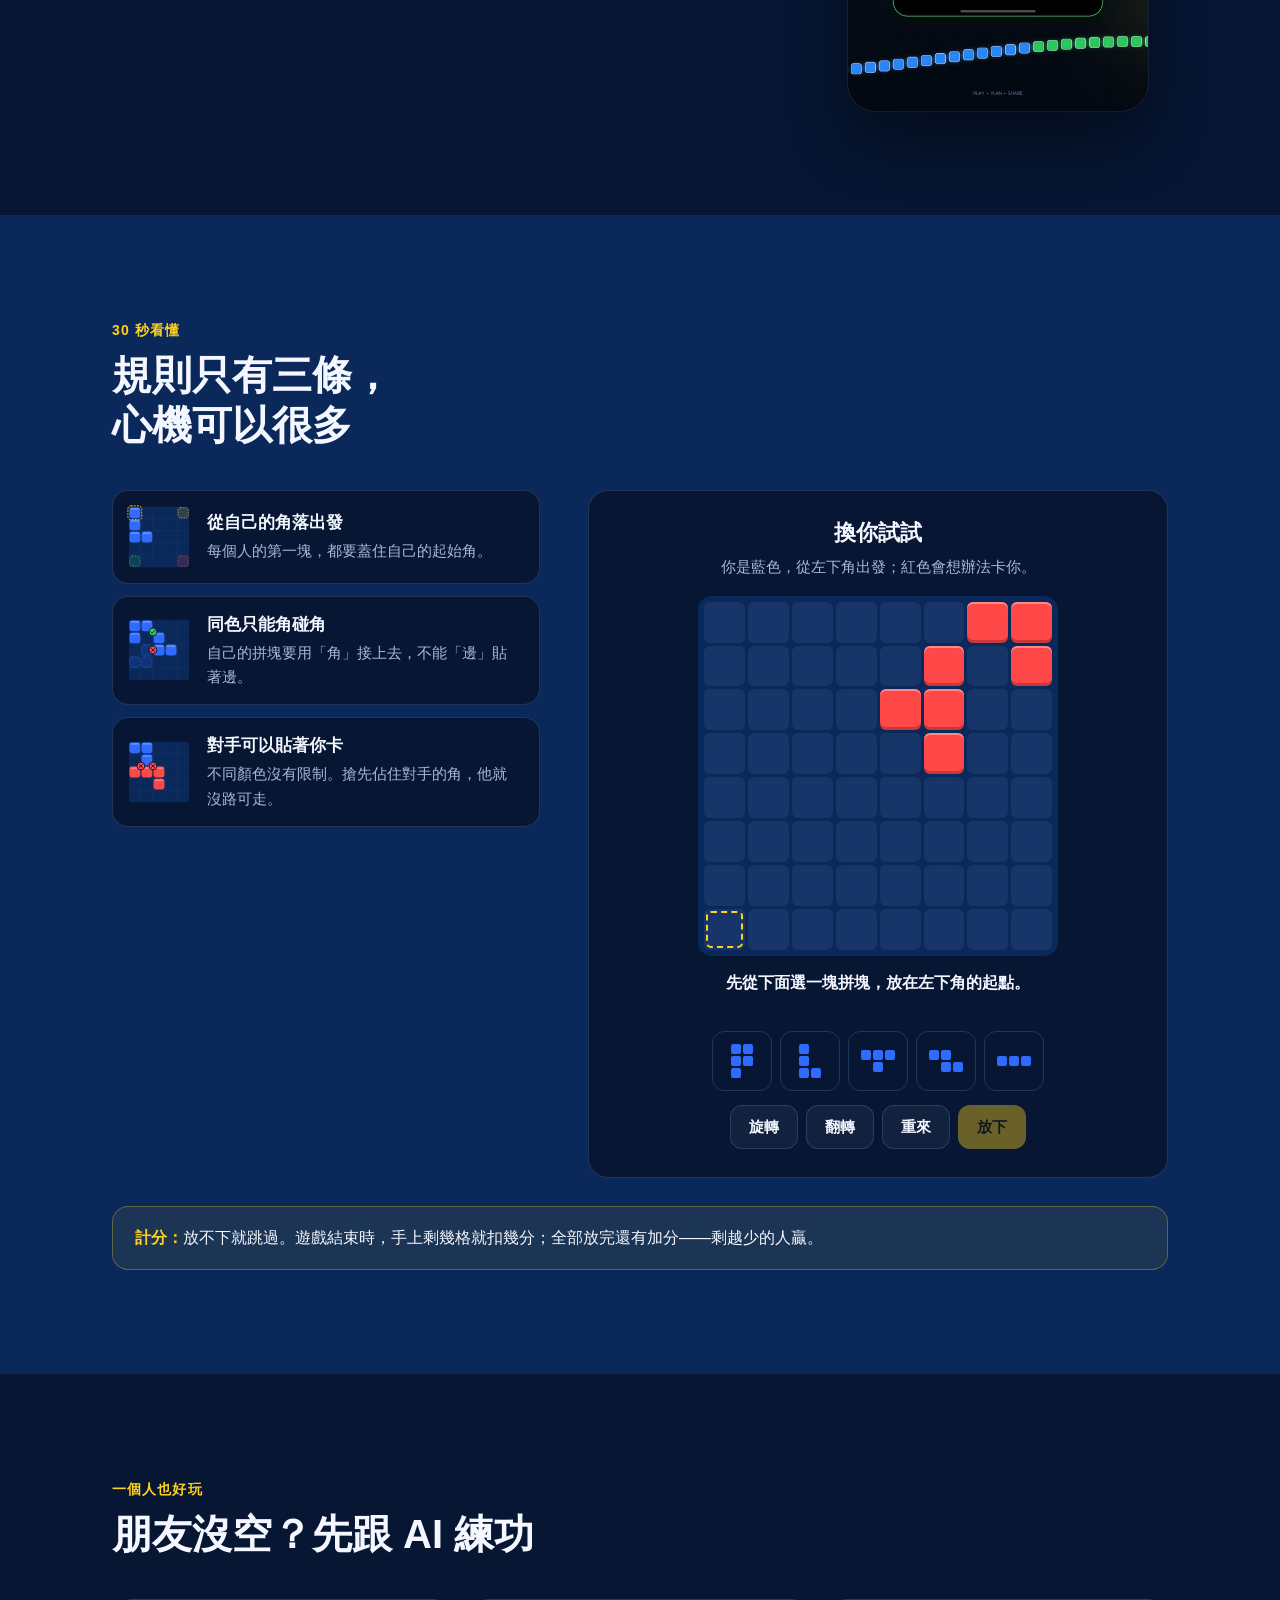
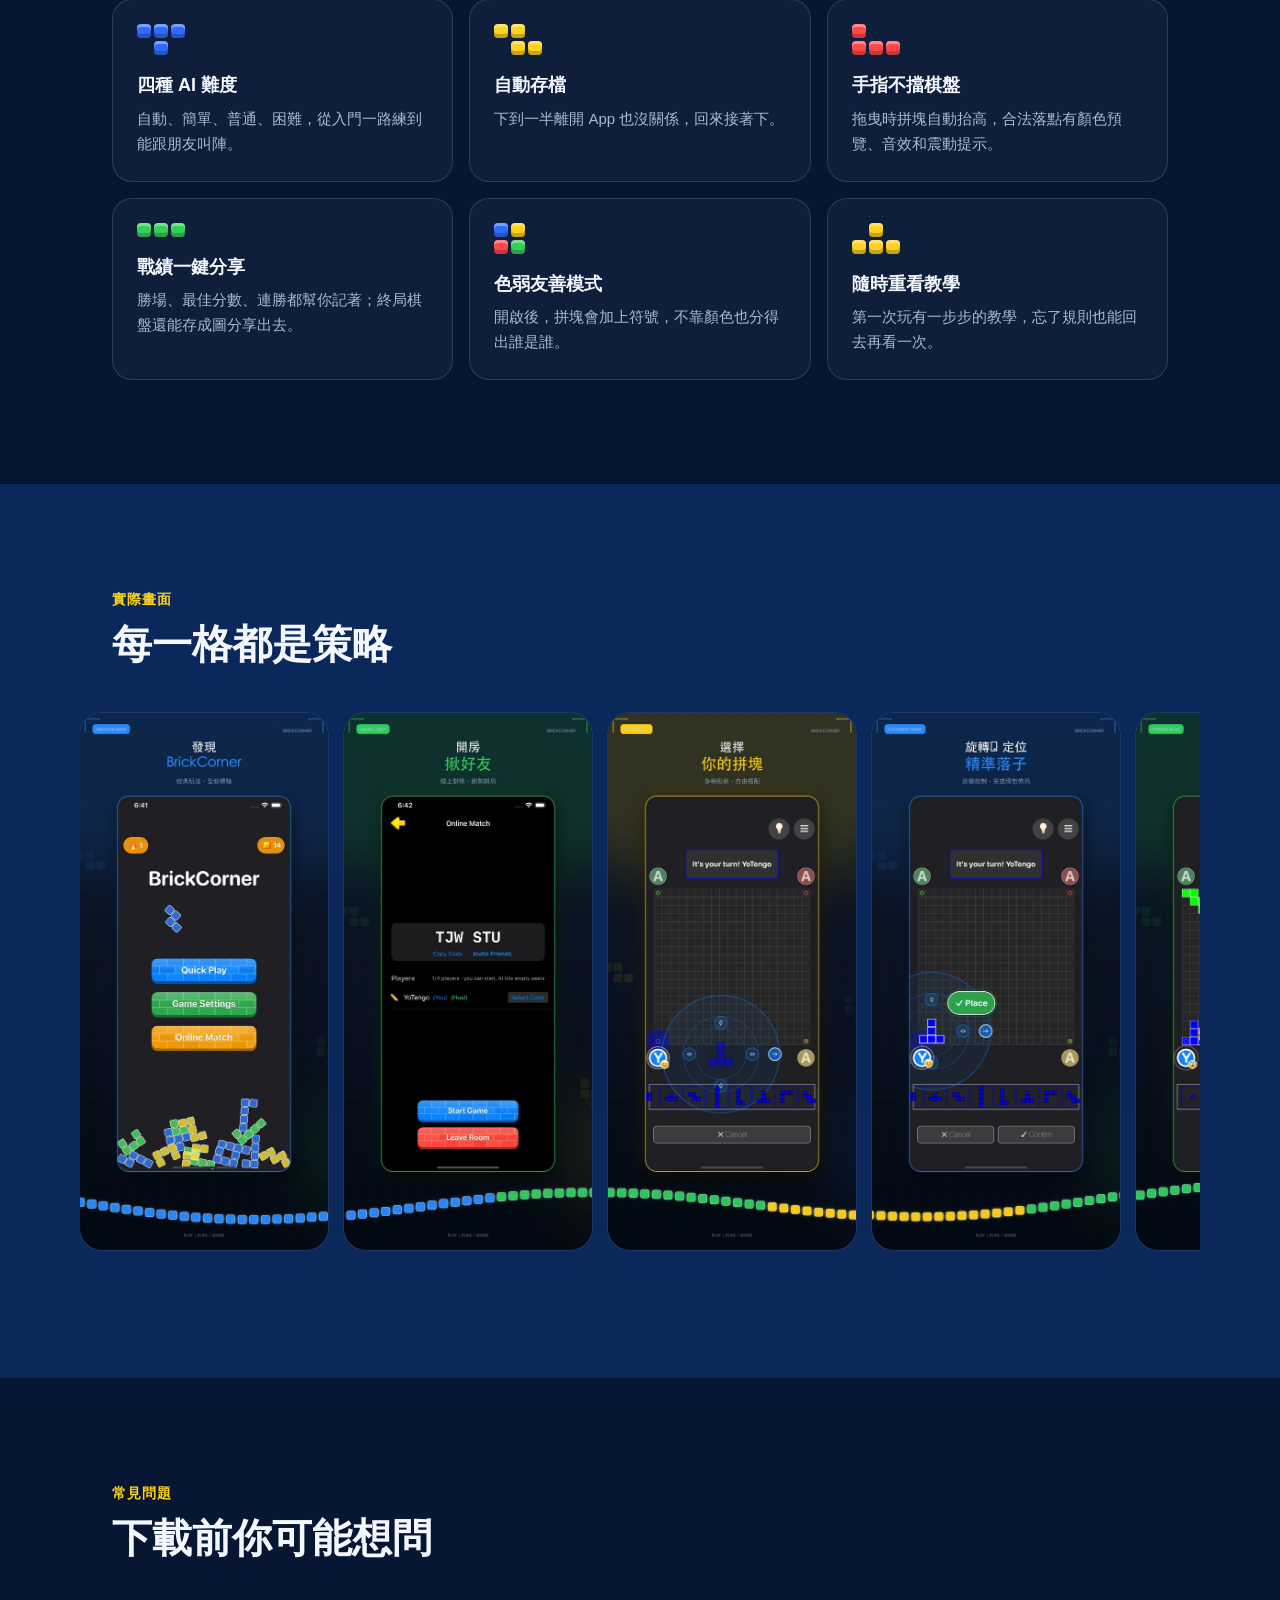
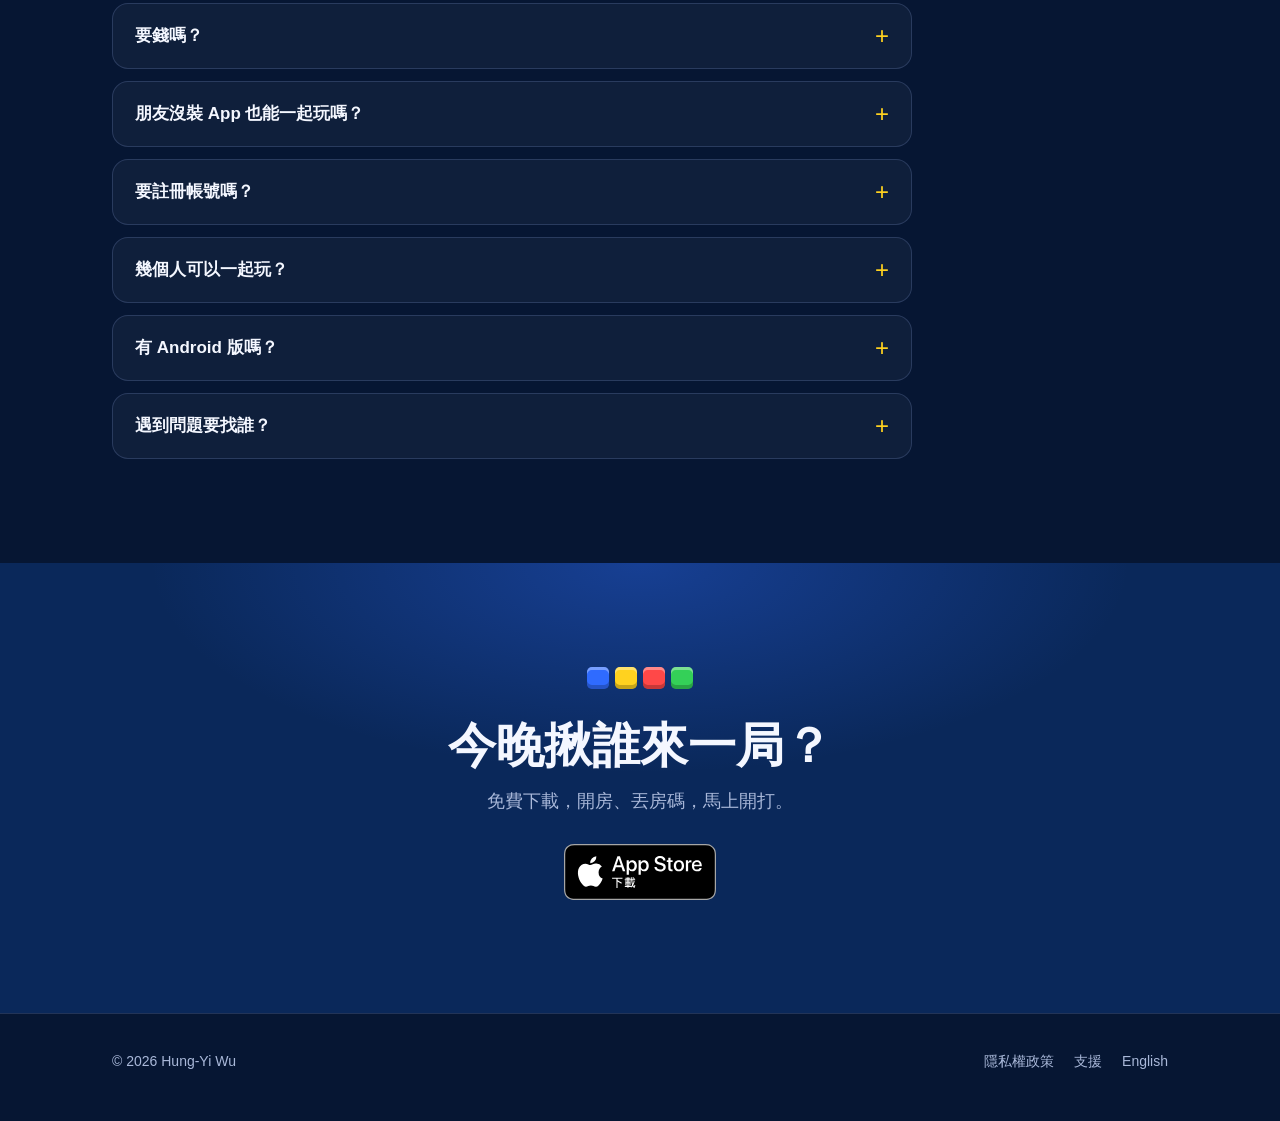
==== commit 6675cb54: "feat: 首頁加入實機對局影片與規則試玩棋盤 - 主視覺：手機外框裡循環播放 14 秒實機對局（模擬器錄製、3 倍速，325KB）；減少動態效果時只顯示封面 - 規則區：8×8 試玩棋盤，點拼塊→點" ====
--- a/index.html
+++ b/index.html
@@ -57,7 +57,11 @@
 
       <div class="hero-shots">
         <img class="shot shot-back" src="assets/img/zh/shot-2.jpg" alt="開房揪好友：房間碼與邀請朋友畫面" width="540" height="1169">
-        <img class="shot shot-front" src="assets/img/zh/shot-6.jpg" alt="四色拼塊填滿棋盤的終局畫面" width="540" height="1169">
+        <div class="shot shot-front phone">
+          <video class="phone-video" src="assets/video/gameplay.mp4" poster="assets/video/gameplay-poster.jpg"
+                 width="480" height="1044" autoplay muted loop playsinline preload="metadata"
+                 aria-label="實際對局畫面：四位玩家輪流放拼塊，棋盤慢慢被填滿"></video>
+        </div>
         <div class="floating-piece fp-1" aria-hidden="true">
           <span class="brick c-yellow"></span><span class="brick c-yellow"></span>
           <span class="brick c-yellow"></span><span class="brick gap"></span>
@@ -112,25 +116,52 @@
         <p class="kicker">30 秒看懂</p>
         <h2>規則只有三條，<br>心機可以很多</h2>
       </div>
-      <div class="rules">
-        <article class="rule">
-          <img src="assets/img/rule-1.svg" alt="藍色拼塊蓋住左上角的起始格" width="212" height="212" loading="lazy">
-          <span class="tag info">開局</span>
-          <h3>從自己的角落出發</h3>
-          <p>每個人的第一塊，都要蓋住自己的起始角。</p>
-        </article>
-        <article class="rule">
-          <img src="assets/img/rule-2.svg" alt="兩塊藍色拼塊以角相接是可以的；虛線拼塊和藍色拼塊邊貼邊則不行" width="212" height="212" loading="lazy">
-          <span class="tag ok">角碰角 ✓</span> <span class="tag no">邊貼邊 ✗</span>
-          <h3>同色只能角碰角</h3>
-          <p>自己的拼塊要用「角」接上去，不能「邊」貼著邊。</p>
-        </article>
-        <article class="rule">
-          <img src="assets/img/rule-3.svg" alt="紅色拼塊貼著藍色拼塊放，堵住藍色的兩個出口" width="212" height="212" loading="lazy">
-          <span class="tag no">卡位</span>
-          <h3>對手可以貼著你卡</h3>
-          <p>不同顏色沒有限制。搶先佔住對手的角，他就沒路可走。</p>
-        </article>
+      <div class="rules-layout">
+        <ol class="rule-list">
+          <li class="rule-item">
+            <img src="assets/img/rule-1.svg" alt="" width="64" height="64" loading="lazy">
+            <div>
+              <h3>從自己的角落出發</h3>
+              <p>每個人的第一塊，都要蓋住自己的起始角。</p>
+            </div>
+          </li>
+          <li class="rule-item">
+            <img src="assets/img/rule-2.svg" alt="" width="64" height="64" loading="lazy">
+            <div>
+              <h3>同色只能角碰角</h3>
+              <p>自己的拼塊要用「角」接上去，不能「邊」貼著邊。</p>
+            </div>
+          </li>
+          <li class="rule-item">
+            <img src="assets/img/rule-3.svg" alt="" width="64" height="64" loading="lazy">
+            <div>
+              <h3>對手可以貼著你卡</h3>
+              <p>不同顏色沒有限制。搶先佔住對手的角，他就沒路可走。</p>
+            </div>
+          </li>
+        </ol>
+
+        <div class="trial" id="trial">
+          <h3 class="trial-title">換你試試</h3>
+          <p class="trial-sub">你是藍色，從左下角出發；紅色會想辦法卡你。</p>
+          <div class="trial-board" id="trial-board" role="group" aria-label="試玩棋盤，8×8"></div>
+          <p class="trial-msg" id="trial-msg" role="status" aria-live="polite"></p>
+          <div class="trial-tray" id="trial-tray" role="group" aria-label="你的拼塊"></div>
+          <div class="trial-controls">
+            <button type="button" class="trial-btn" id="trial-rotate">旋轉</button>
+            <button type="button" class="trial-btn" id="trial-flip">翻轉</button>
+            <button type="button" class="trial-btn" id="trial-reset">重來</button>
+            <button type="button" class="trial-btn primary" id="trial-place" disabled>放下</button>
+          </div>
+          <div class="trial-end" id="trial-end" hidden>
+            <p id="trial-end-msg"></p>
+            <a class="badge-link" href="https://apps.apple.com/app/id6757150028">
+              <img src="assets/img/appstore-zh-tw.svg" alt="在 App Store 下載 BrickCorner" width="152" height="56">
+            </a>
+            <button type="button" class="trial-btn" id="trial-restart">再玩一次</button>
+          </div>
+          <noscript><p class="trial-msg">開啟 JavaScript 就能在這裡試玩。</p></noscript>
+        </div>
       </div>
       <p class="rules-note"><strong>計分：</strong>放不下就跳過。遊戲結束時，手上剩幾格就扣幾分；全部放完還有加分——剩越少的人贏。</p>
     </div>
@@ -257,5 +288,6 @@
   </div>
 </footer>
 
+<script src="assets/home.js" defer></script>
 </body>
 </html>
--- a/assets/site.css
+++ b/assets/site.css
@@ -254,6 +254,23 @@
 
 .floating-piece .gap { background: none; box-shadow: none; }
 
+/* the gameplay video sits in a phone frame */
+.hero-shots .phone {
+  padding: 2.2%;
+  background: #0b0d12;
+  border-radius: 13% / 6%;
+  z-index: 1;
+}
+
+.phone-video {
+  display: block;
+  width: 100%;
+  height: auto;
+  aspect-ratio: 480 / 1044;
+  border-radius: 11.5% / 5.3%;
+  background: #1e1e21;
+}
+
 @media (min-width: 900px) {
   .hero-shots { height: 560px; max-width: 440px; }
   .hero-shots .shot { width: 54%; }
@@ -371,52 +388,216 @@
   margin: 0 auto;
 }
 
-/* rules */
-
-.rules {
-  display: grid;
-  gap: 20px;
-}
-
-@media (min-width: 760px) {
-  .rules { grid-template-columns: repeat(3, 1fr); }
-}
-
-.rule {
-  padding: 24px;
+/* rules + try-it board */
+
+.rules-layout {
+  display: grid;
+  gap: 32px;
+  align-items: start;
+}
+
+@media (min-width: 900px) {
+  .rules-layout { grid-template-columns: 0.85fr 1.15fr; gap: 48px; }
+}
+
+.rule-list {
+  list-style: none;
+  margin: 0;
+  padding: 0;
+  display: grid;
+  gap: 12px;
+}
+
+.rule-item {
+  display: grid;
+  grid-template-columns: 64px 1fr;
+  gap: 16px;
+  align-items: center;
+  padding: 14px 18px 14px 14px;
+  border-radius: 16px;
+  background: var(--navy-900);
+  border: 1px solid var(--line);
+}
+
+.rule-item img { width: 64px; height: 64px; }
+
+.rule-item h3 {
+  margin: 0 0 2px;
+  font-size: 17px;
+  font-weight: 800;
+}
+
+.rule-item p { margin: 0; color: var(--muted); font-size: 15px; }
+
+.trial {
+  padding: 20px 16px 22px;
   border-radius: var(--radius);
   background: var(--navy-900);
   border: 1px solid var(--line);
-}
-
-.rule svg {
+  text-align: center;
+}
+
+@media (min-width: 720px) {
+  .trial { padding: 24px 28px 28px; }
+}
+
+.trial-title {
+  margin: 0 0 4px;
+  font-size: 22px;
+  font-weight: 900;
+}
+
+.trial-sub { margin: 0 0 16px; color: var(--muted); font-size: 15px; }
+
+.trial-board {
+  display: grid;
+  grid-template-columns: repeat(8, 1fr);
+  gap: 3px;
   width: 100%;
-  height: auto;
-  max-width: 220px;
-  margin: 0 auto 20px;
-  display: block;
-}
-
-.rule h3 {
-  margin: 0 0 6px;
-  font-size: 20px;
-  font-weight: 800;
-}
-
-.rule p { margin: 0; color: var(--muted); }
-
-.rule .tag {
-  display: inline-block;
-  font-size: 13px;
-  font-weight: 800;
-  padding: 2px 10px;
-  border-radius: 999px;
-  margin-bottom: 10px;
-}
-
-.tag.ok { background: rgba(52, 208, 88, 0.15); color: var(--green); }
-.tag.no { background: rgba(255, 72, 72, 0.15); color: var(--red); }
-.tag.info { background: rgba(255, 210, 31, 0.15); color: var(--yellow); }
+  max-width: 360px;
+  aspect-ratio: 1;
+  margin: 0 auto;
+  padding: 6px;
+  border-radius: 14px;
+  background: var(--navy-800);
+  touch-action: manipulation;
+}
+
+.trial-cell {
+  appearance: none;
+  position: relative;
+  padding: 0;
+  border: 0;
+  border-radius: 6px;
+  background: rgba(160, 190, 255, 0.09);
+  cursor: pointer;
+  -webkit-tap-highlight-color: transparent;
+}
+
+.trial-cell:focus-visible { outline: 2px solid var(--text); outline-offset: 1px; }
+
+.trial-cell.is-blue,
+.trial-cell.is-red {
+  box-shadow: inset 0 2px 0 rgba(255, 255, 255, 0.35), inset 0 -3px 0 rgba(0, 0, 0, 0.22);
+}
+
+.trial-cell.is-blue { background: var(--blue); }
+.trial-cell.is-red { background: var(--red); }
+
+.trial-cell.ghost-ok { background: rgba(47, 107, 255, 0.6); outline: 2px solid var(--green); outline-offset: -2px; }
+.trial-cell.ghost-bad { background: rgba(255, 72, 72, 0.3); outline: 2px solid var(--red); outline-offset: -2px; }
+
+.trial-cell.is-start::after,
+.trial-cell.is-corner::after {
+  content: "";
+  position: absolute;
+  pointer-events: none;
+}
+
+.trial-cell.is-start::after {
+  inset: 2px;
+  border: 2px dashed var(--yellow);
+  border-radius: 5px;
+}
+
+.trial-cell.is-corner::after {
+  inset: 36%;
+  border-radius: 50%;
+  background: var(--yellow);
+  opacity: 0.85;
+}
+
+@media (prefers-reduced-motion: no-preference) {
+  .trial-cell.just-placed { animation: drop-in 0.35s ease-out; }
+}
+
+@keyframes drop-in {
+  from { transform: scale(1.35); opacity: 0; }
+  to { transform: scale(1); opacity: 1; }
+}
+
+.trial-msg {
+  min-height: 3.2em;
+  margin: 14px auto 10px;
+  max-width: 30em;
+  font-weight: 700;
+}
+
+.trial-tray {
+  display: flex;
+  flex-wrap: wrap;
+  justify-content: center;
+  gap: 8px;
+  margin: 0 0 14px;
+  min-height: 60px;
+}
+
+.trial-piece {
+  appearance: none;
+  display: grid;
+  place-items: center;
+  min-width: 60px;
+  min-height: 60px;
+  padding: 8px;
+  border: 1px solid var(--line);
+  border-radius: 12px;
+  background: transparent;
+  cursor: pointer;
+}
+
+.trial-piece[aria-pressed="true"] {
+  border-color: var(--yellow);
+  background: rgba(255, 210, 31, 0.12);
+}
+
+.trial-piece .mini-shape { display: grid; gap: 2px; }
+
+.trial-piece .mini-shape span {
+  width: 10px;
+  height: 10px;
+  border-radius: 2px;
+  background: var(--blue);
+}
+
+.trial-controls {
+  display: flex;
+  flex-wrap: wrap;
+  justify-content: center;
+  gap: 8px;
+}
+
+.trial-btn {
+  appearance: none;
+  min-height: 44px;
+  padding: 0 18px;
+  border: 1px solid var(--line);
+  border-radius: 12px;
+  background: rgba(255, 255, 255, 0.05);
+  color: var(--text);
+  font: inherit;
+  font-size: 15px;
+  font-weight: 700;
+  cursor: pointer;
+}
+
+.trial-btn.primary {
+  border-color: transparent;
+  background: var(--yellow);
+  color: #231b00;
+}
+
+.trial-btn:disabled { opacity: 0.4; cursor: default; }
+
+.trial-end {
+  margin-top: 18px;
+  padding-top: 18px;
+  border-top: 1px solid var(--line);
+  display: grid;
+  justify-items: center;
+  gap: 12px;
+}
+
+.trial-end p { margin: 0; color: var(--muted); }
 
 .rules-note {
   margin: 28px 0 0;
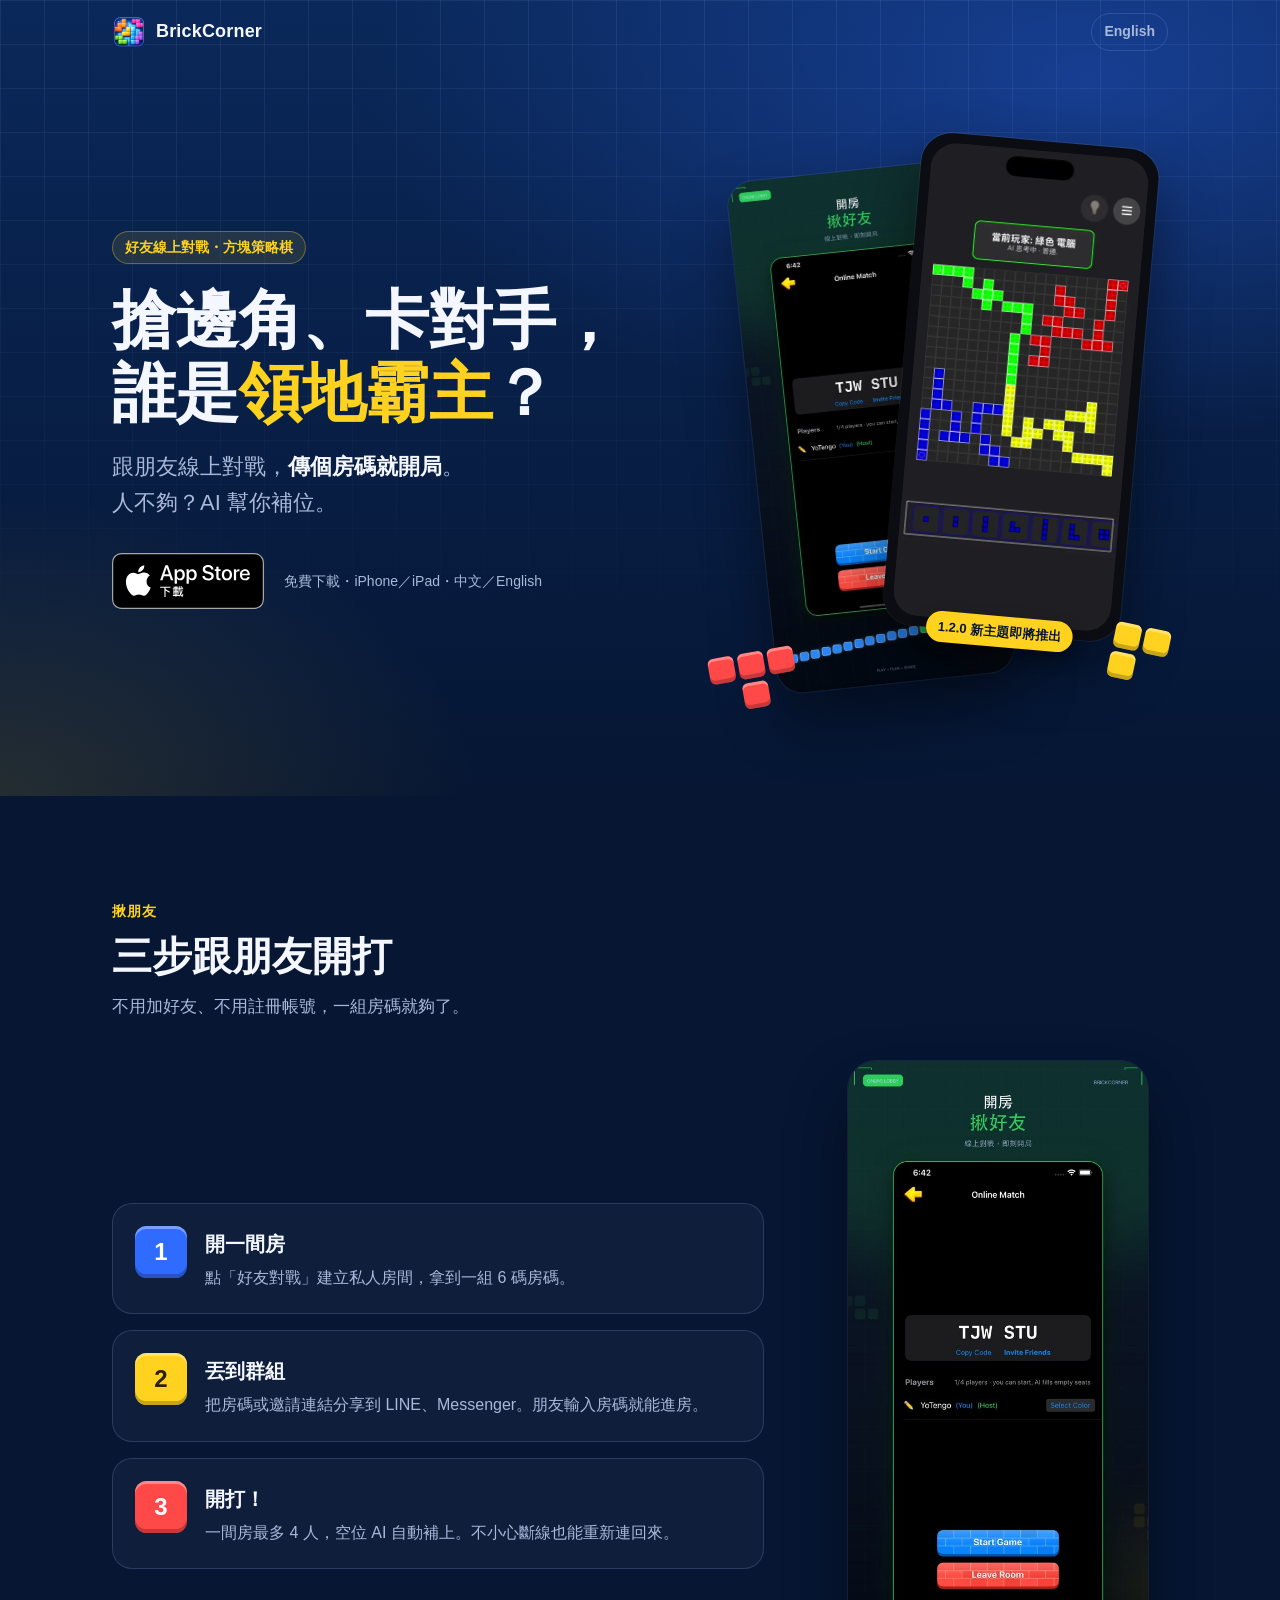
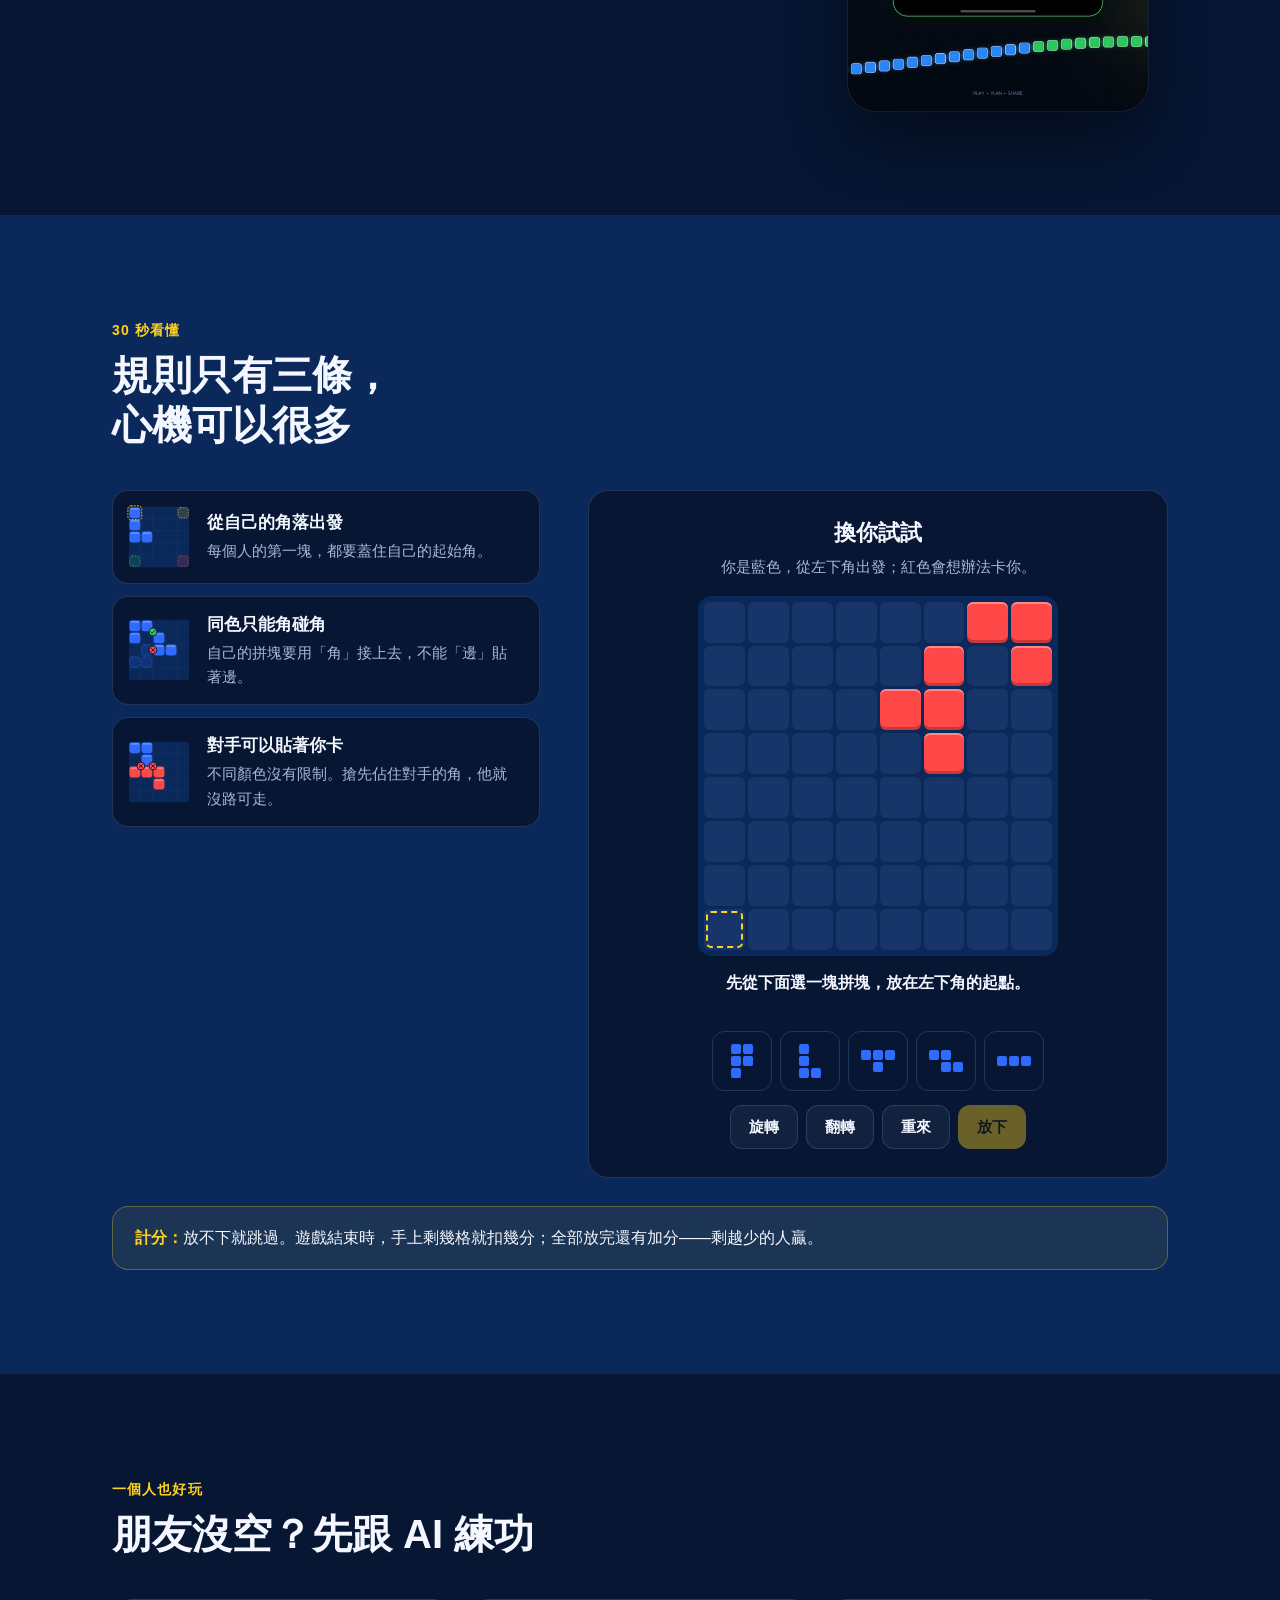
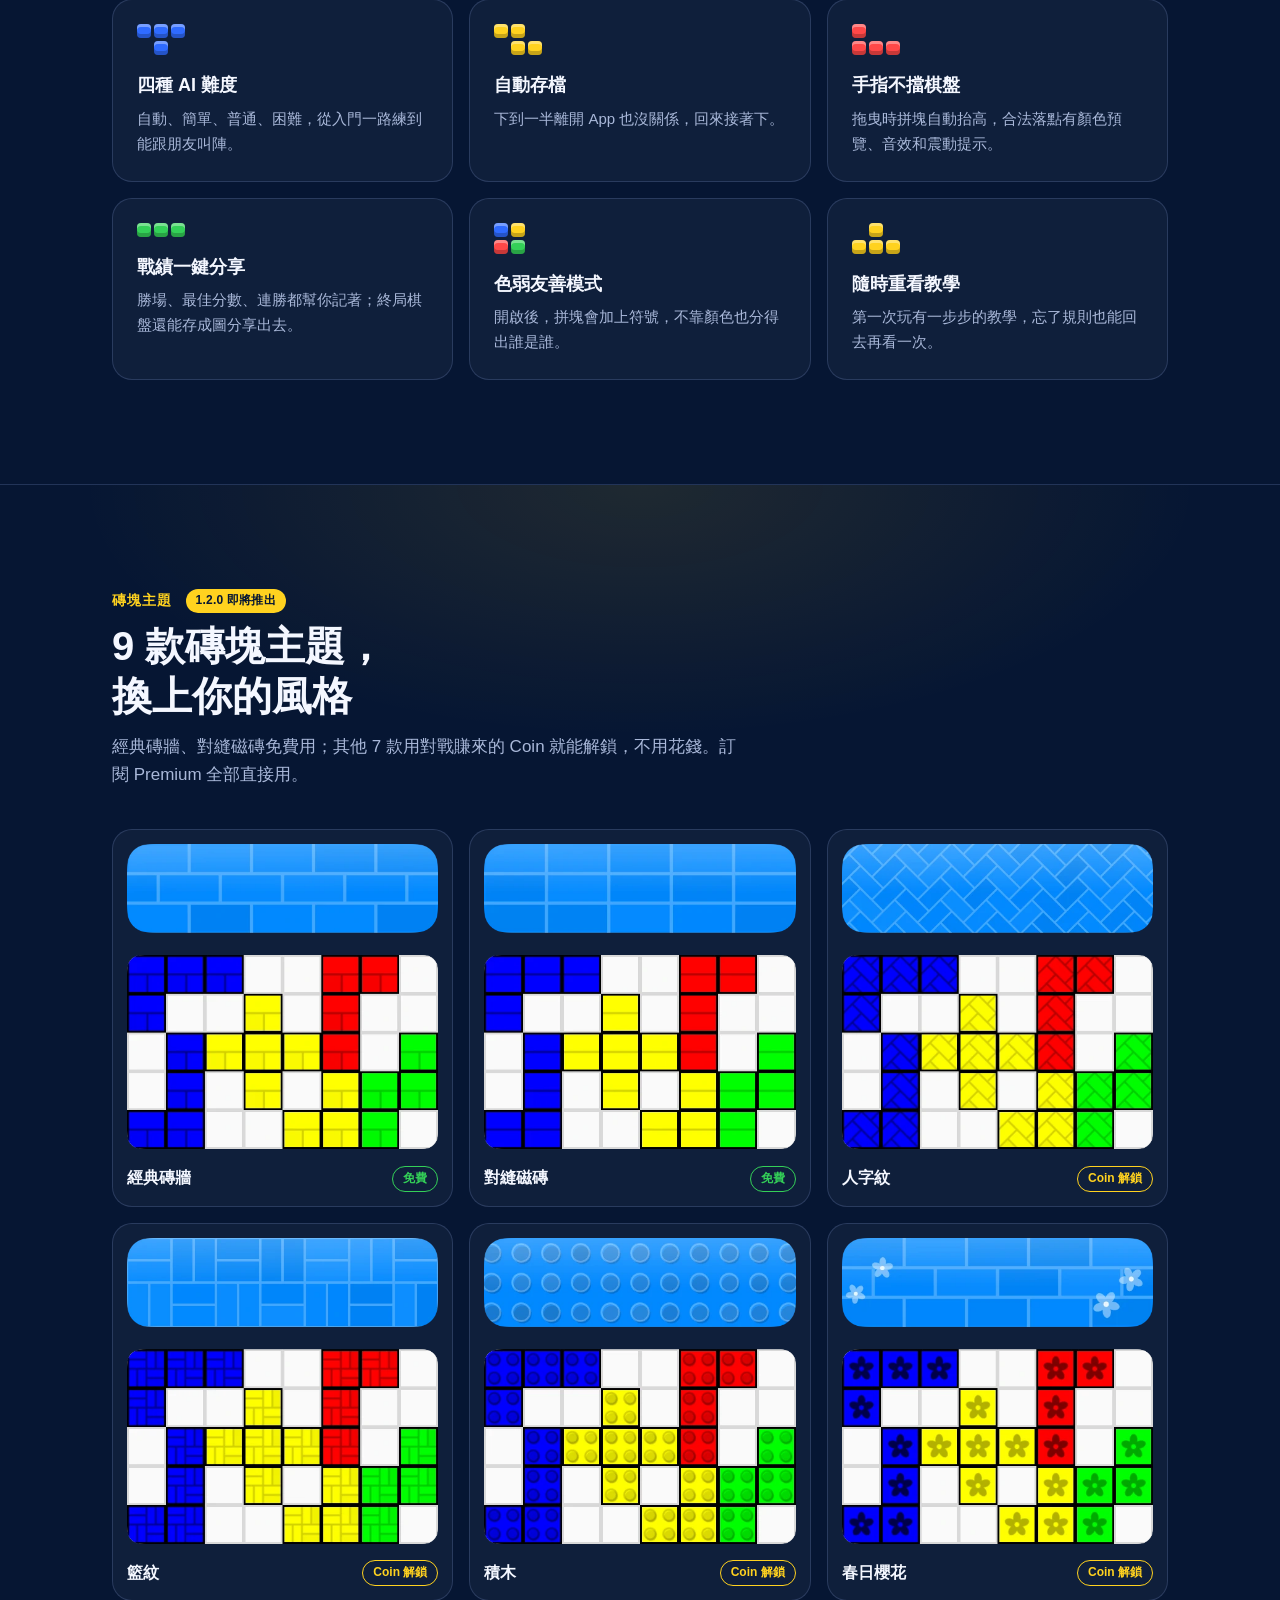
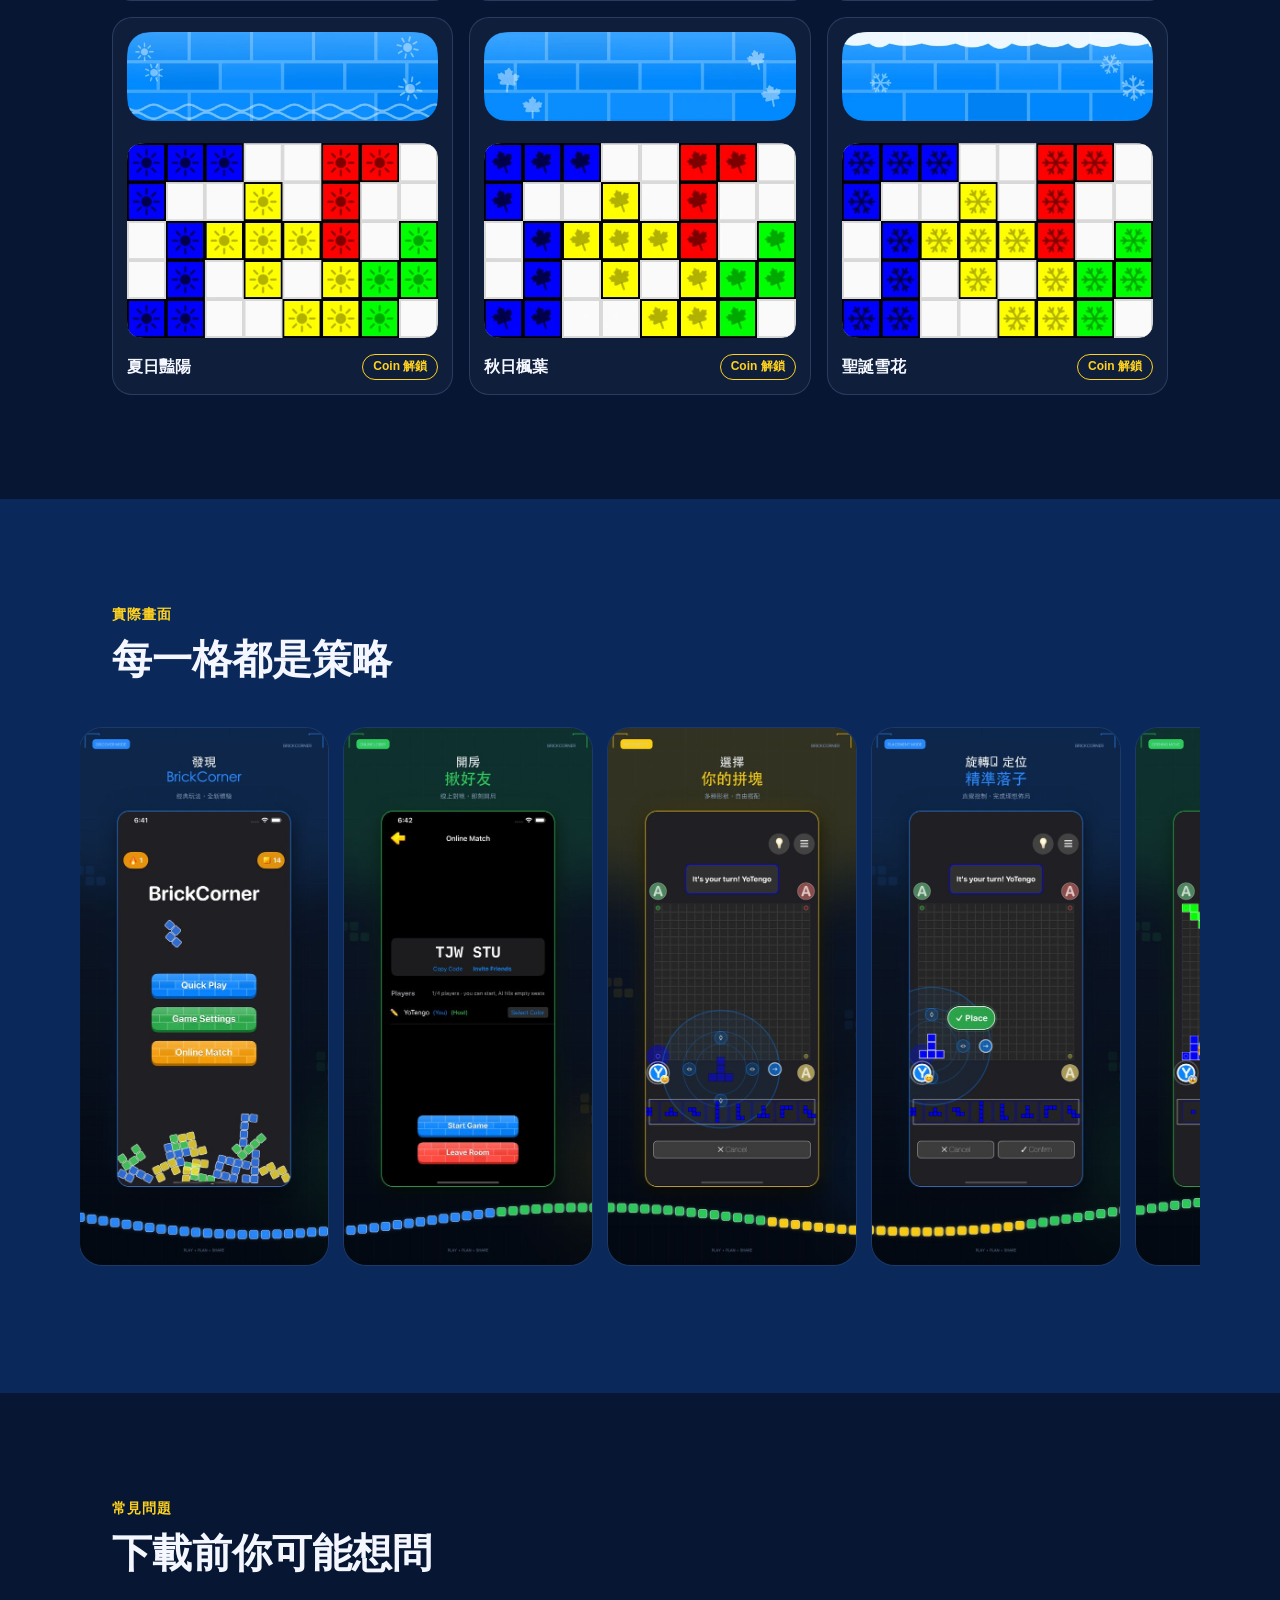
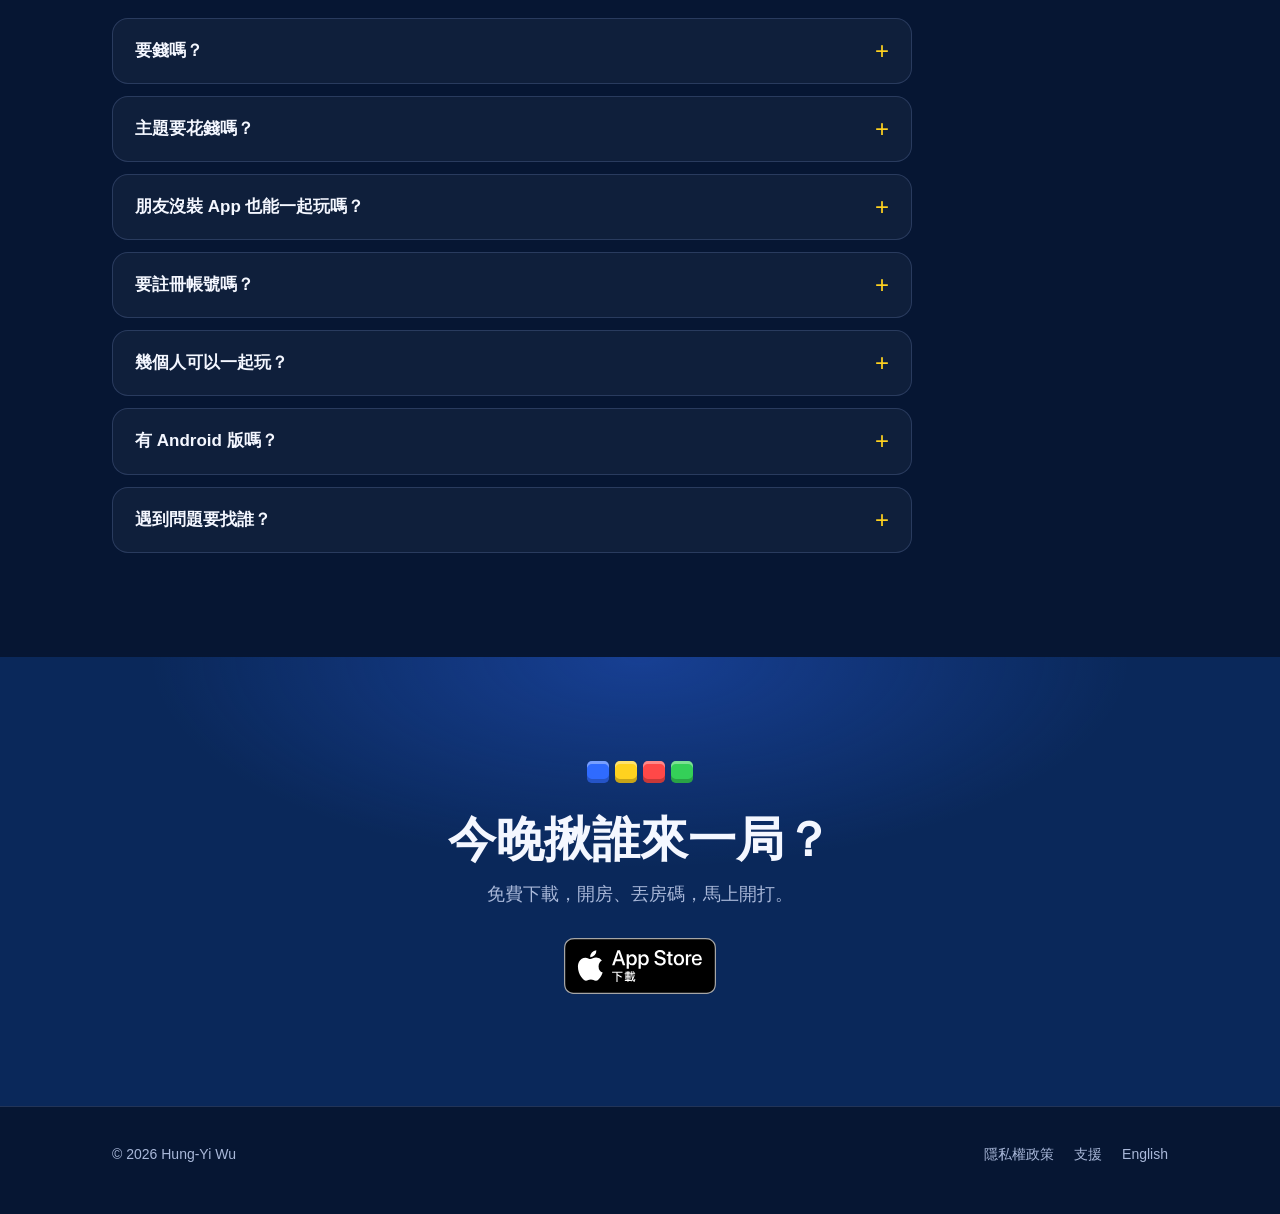
==== commit 4861db54: "feat: 首頁加入磚塊主題區塊（1.2.0 即將推出），對局影片改錄積木主題 - 9 款主題圖由 App 的繪圖程式產出（按鈕底圖＋四色拼塊），標示免費／Coin 解鎖 - 影片手機外框下方加「1." ====
--- a/index.html
+++ b/index.html
@@ -60,7 +60,8 @@
         <div class="shot shot-front phone">
           <video class="phone-video" src="assets/video/gameplay.mp4" poster="assets/video/gameplay-poster.jpg"
                  width="480" height="1044" autoplay muted loop playsinline preload="metadata"
-                 aria-label="實際對局畫面：四位玩家輪流放拼塊，棋盤慢慢被填滿"></video>
+                 aria-label="實際對局畫面（積木主題）：四位玩家輪流放拼塊，棋盤慢慢被填滿"></video>
+          <a class="video-note" href="#themes">1.2.0 新主題即將推出</a>
         </div>
         <div class="floating-piece fp-1" aria-hidden="true">
           <span class="brick c-yellow"></span><span class="brick c-yellow"></span>
@@ -208,6 +209,63 @@
     </div>
   </section>
 
+  <section id="themes">
+    <div class="wrap">
+      <div class="section-head">
+        <p class="kicker">磚塊主題 <span class="soon">1.2.0 即將推出</span></p>
+        <h2>9 款磚塊主題，<br>換上你的風格</h2>
+        <p>經典磚牆、對縫磁磚免費用；其他 7 款用對戰賺來的 Coin 就能解鎖，不用花錢。訂閱 Premium 全部直接用。</p>
+      </div>
+      <ul class="theme-list" tabindex="0" aria-label="9 款磚塊主題，每款都套用在按鈕和拼塊上">
+        <li class="theme-card">
+          <img src="assets/img/themes/running-bond.webp" alt="" width="504" height="495" loading="lazy">
+          <span class="theme-name">經典磚牆</span>
+          <span class="theme-tag is-free">免費</span>
+        </li>
+        <li class="theme-card">
+          <img src="assets/img/themes/stack-bond.webp" alt="" width="504" height="495" loading="lazy">
+          <span class="theme-name">對縫磁磚</span>
+          <span class="theme-tag is-free">免費</span>
+        </li>
+        <li class="theme-card">
+          <img src="assets/img/themes/herringbone.webp" alt="" width="504" height="495" loading="lazy">
+          <span class="theme-name">人字紋</span>
+          <span class="theme-tag is-coin">Coin 解鎖</span>
+        </li>
+        <li class="theme-card">
+          <img src="assets/img/themes/basket-weave.webp" alt="" width="504" height="495" loading="lazy">
+          <span class="theme-name">籃紋</span>
+          <span class="theme-tag is-coin">Coin 解鎖</span>
+        </li>
+        <li class="theme-card">
+          <img src="assets/img/themes/studs.webp" alt="" width="504" height="495" loading="lazy">
+          <span class="theme-name">積木</span>
+          <span class="theme-tag is-coin">Coin 解鎖</span>
+        </li>
+        <li class="theme-card">
+          <img src="assets/img/themes/spring.webp" alt="" width="504" height="495" loading="lazy">
+          <span class="theme-name">春日櫻花</span>
+          <span class="theme-tag is-coin">Coin 解鎖</span>
+        </li>
+        <li class="theme-card">
+          <img src="assets/img/themes/summer.webp" alt="" width="504" height="495" loading="lazy">
+          <span class="theme-name">夏日豔陽</span>
+          <span class="theme-tag is-coin">Coin 解鎖</span>
+        </li>
+        <li class="theme-card">
+          <img src="assets/img/themes/autumn.webp" alt="" width="504" height="495" loading="lazy">
+          <span class="theme-name">秋日楓葉</span>
+          <span class="theme-tag is-coin">Coin 解鎖</span>
+        </li>
+        <li class="theme-card">
+          <img src="assets/img/themes/christmas.webp" alt="" width="504" height="495" loading="lazy">
+          <span class="theme-name">聖誕雪花</span>
+          <span class="theme-tag is-coin">Coin 解鎖</span>
+        </li>
+      </ul>
+    </div>
+  </section>
+
   <section id="screens" class="section-alt">
     <div class="wrap">
       <div class="section-head">
@@ -237,6 +295,10 @@
         <details>
           <summary>要錢嗎？</summary>
           <p>免費下載、免費玩，遊戲中會有廣告。想要沒有廣告，可以訂閱 Premium（月繳或年繳），另外還有每日金幣加成，以及免費使用提示和悔棋。價格以 App Store 顯示為準。</p>
+        </details>
+        <details>
+          <summary>主題要花錢嗎？</summary>
+          <p>不用。經典磚牆、對縫磁磚免費，其他 7 款用遊戲裡賺的 Coin 解鎖（每日登入、完成對局、任務都能賺），解鎖後一直都能用。訂閱 Premium 的話，全部主題直接用。主題會在 1.2.0 版推出。</p>
         </details>
         <details>
           <summary>朋友沒裝 App 也能一起玩嗎？</summary>
--- a/assets/site.css
+++ b/assets/site.css
@@ -650,6 +650,109 @@
 
 .feature p { margin: 0; color: var(--muted); font-size: 15px; }
 
+/* themes (1.2.0) — mobile: a swipeable row like the gallery; wider: a 3×3 grid */
+
+#themes {
+  background:
+    radial-gradient(800px 360px at 50% 0%, rgba(255, 210, 31, 0.1), transparent 70%),
+    var(--navy-900);
+  border-top: 1px solid var(--line);
+}
+
+.section-head .soon {
+  display: inline-block;
+  margin-left: 8px;
+  padding: 2px 10px;
+  border-radius: 999px;
+  background: var(--yellow);
+  color: var(--navy-900);
+  font-size: 12px;
+  letter-spacing: 0.02em;
+  text-transform: none;
+  vertical-align: 1px;
+}
+
+.theme-list {
+  list-style: none;
+  display: grid;
+  grid-auto-flow: column;
+  grid-auto-columns: 44%;
+  gap: 12px;
+  overflow-x: auto;
+  scroll-snap-type: x mandatory;
+  padding: 4px 16px 24px;
+  margin: 0 -16px;
+  scrollbar-width: thin;
+  scrollbar-color: var(--navy-600) transparent;
+}
+
+@media (min-width: 720px) {
+  .theme-list {
+    grid-auto-flow: row;
+    grid-template-columns: repeat(3, 1fr);
+    gap: 16px;
+    overflow: visible;
+    padding: 0;
+    margin: 0;
+  }
+}
+
+.theme-card {
+  scroll-snap-align: start;
+  display: grid;
+  align-items: center;
+  justify-items: start;
+  gap: 8px;
+  padding: 14px;
+  border-radius: var(--radius);
+  background: rgba(255, 255, 255, 0.04);
+  border: 1px solid var(--line);
+}
+
+.theme-card img { grid-column: 1 / -1; width: 100%; margin-bottom: 4px; }
+
+.theme-name { font-weight: 800; font-size: 16px; min-width: 0; }
+
+.theme-tag {
+  font-size: 12px;
+  font-weight: 700;
+  padding: 2px 10px;
+  border-radius: 999px;
+  white-space: nowrap;
+  border: 1px solid currentColor;
+}
+
+/* name and tag share a row only when every card is wide enough for the longest pair */
+@media (min-width: 1000px) {
+  .theme-card { grid-template-columns: 1fr auto; gap: 12px 8px; }
+  .theme-tag { justify-self: end; }
+}
+
+.theme-tag.is-free { color: var(--green); }
+.theme-tag.is-coin { color: var(--yellow); }
+
+/* hero: "new themes coming" sticker on the phone, until 1.2.0 is live */
+.video-note {
+  position: absolute;
+  left: 50%;
+  bottom: -14px;
+  transform: translateX(-50%);
+  white-space: nowrap;
+  padding: 5px 12px;
+  border-radius: 999px;
+  background: var(--yellow);
+  color: var(--navy-900);
+  font-size: 13px;
+  font-weight: 800;
+  text-decoration: none;
+  box-shadow: 0 6px 16px rgba(0, 0, 0, 0.35);
+}
+
+.video-note:hover,
+.video-note:focus-visible { background: #ffe066; }
+
+.video-note:focus-visible { outline: 3px solid var(--text); outline-offset: 2px; }
+
 /* gallery */
 
 .gallery {
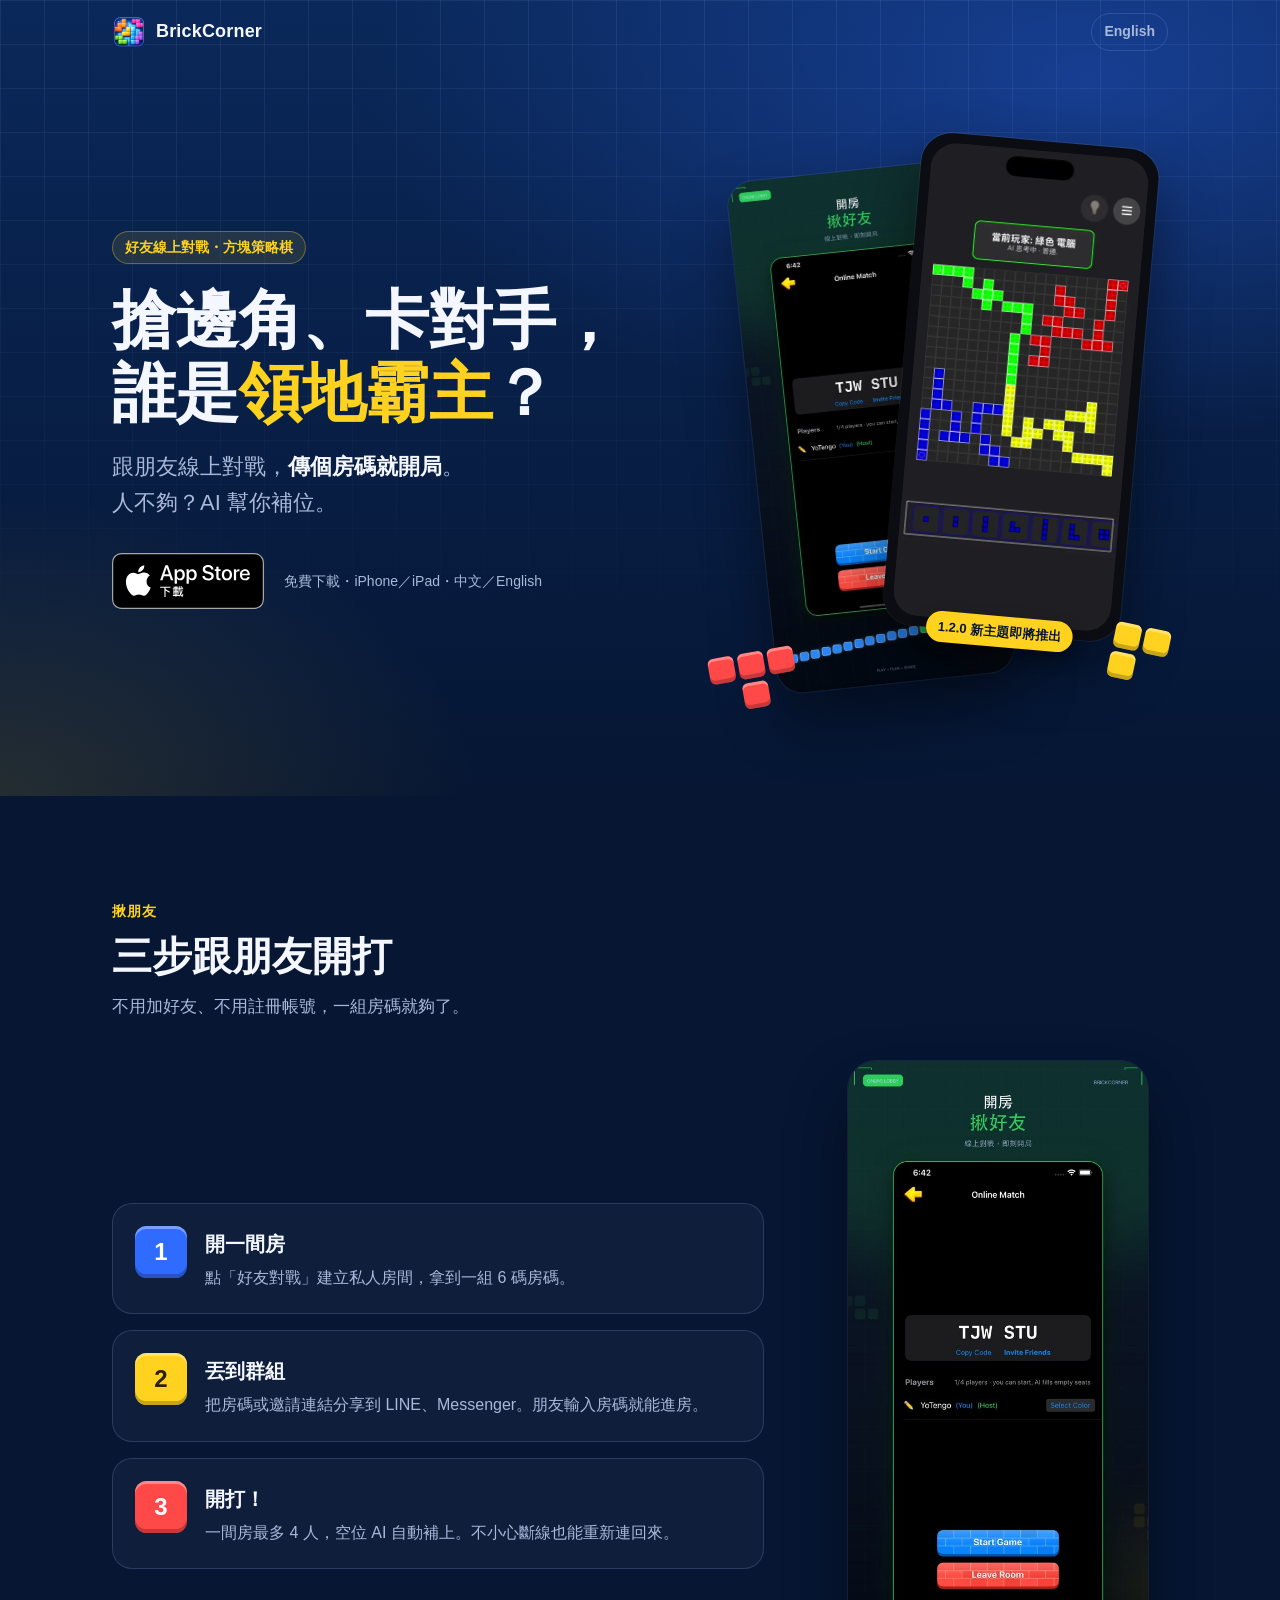
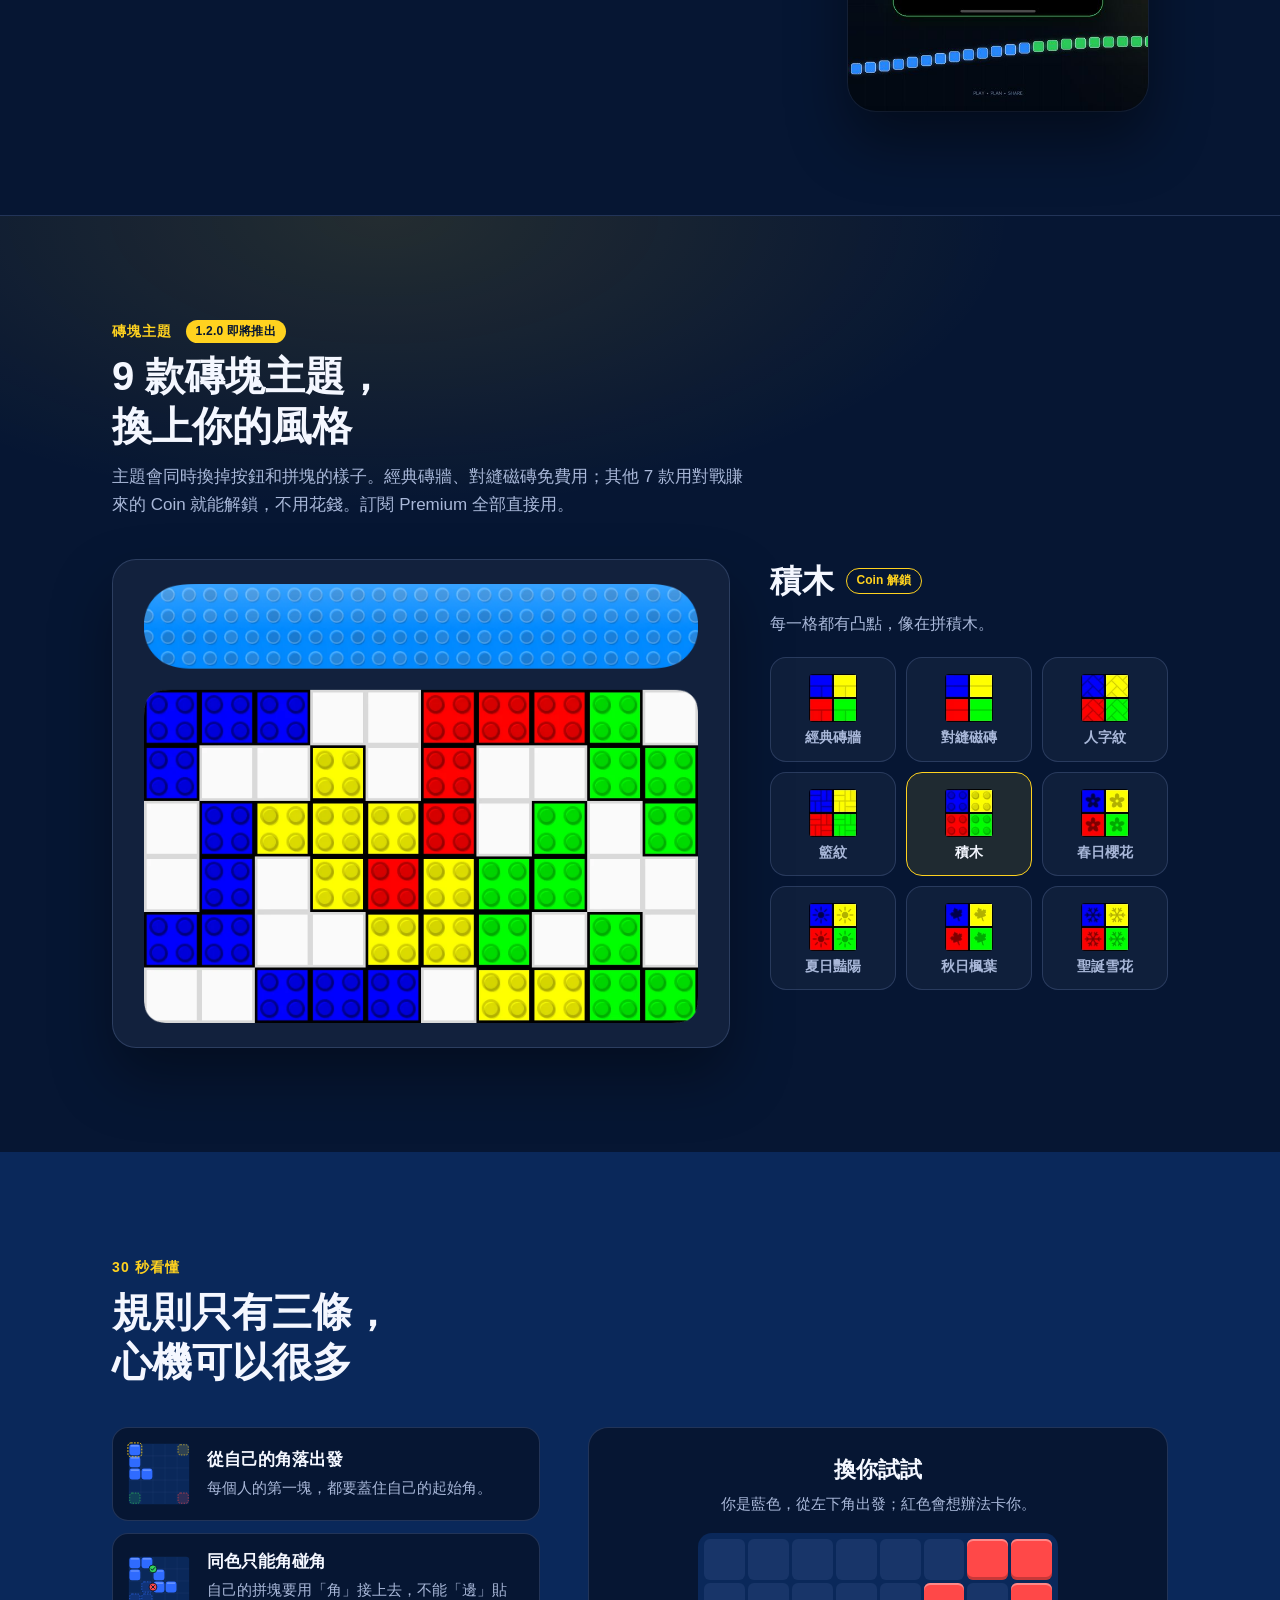
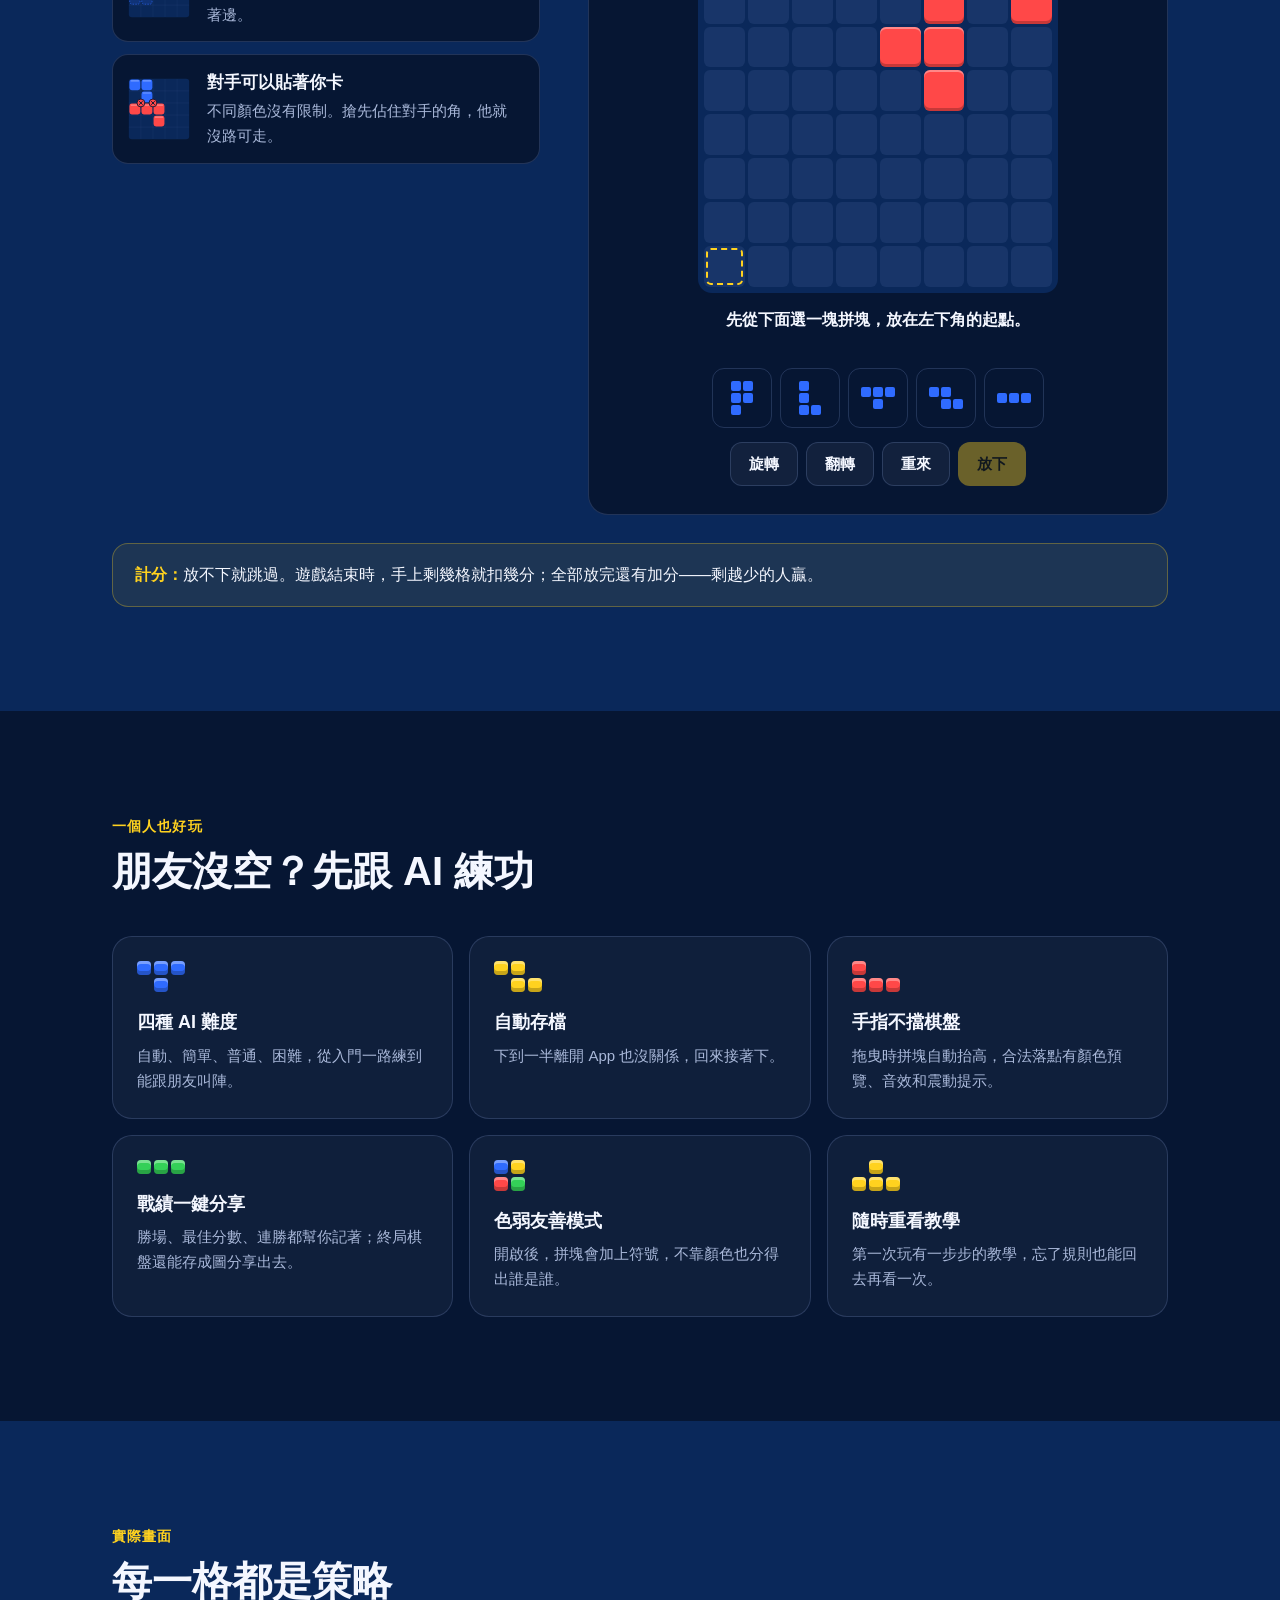
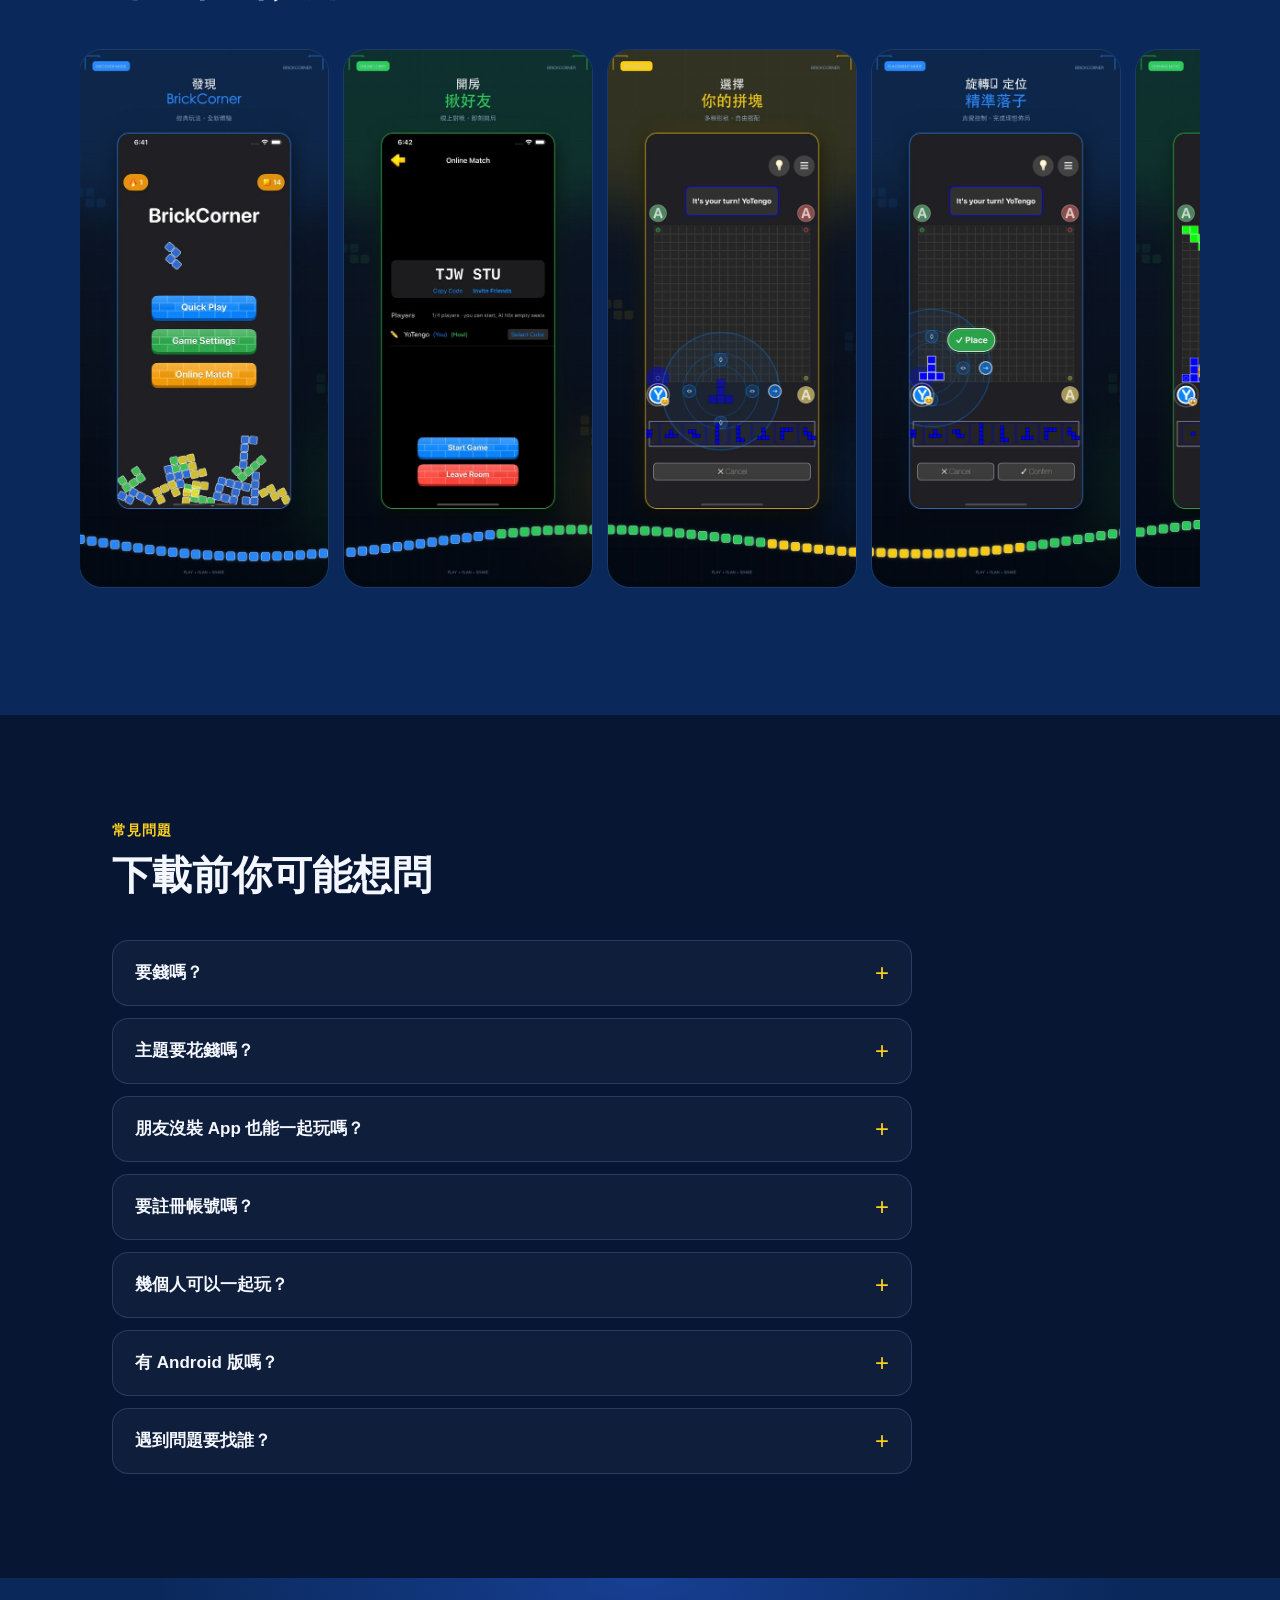
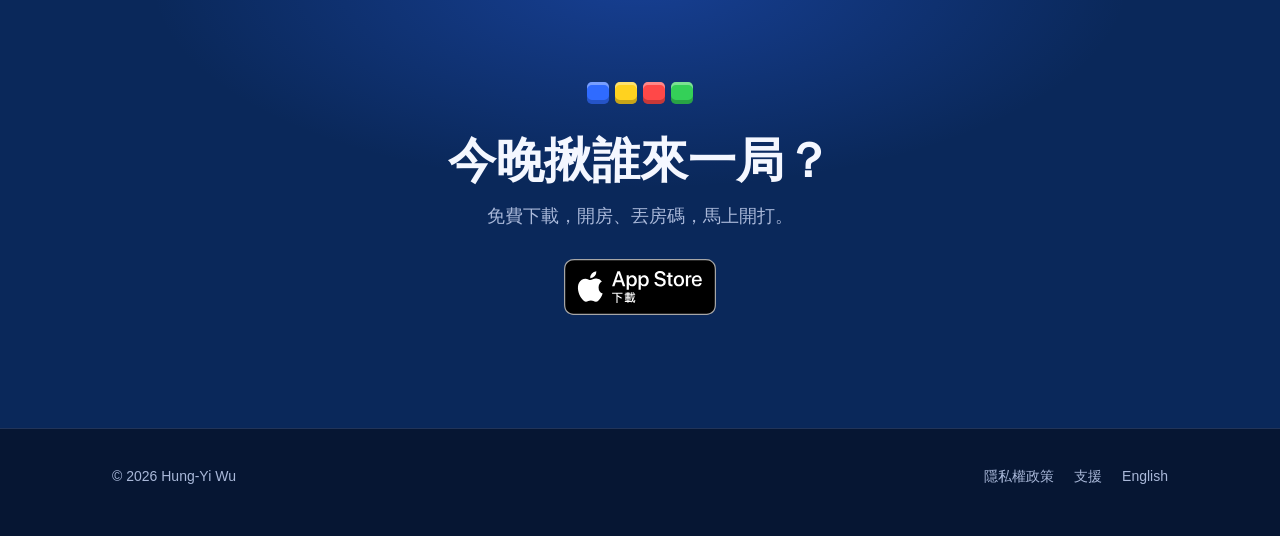
==== commit 3262429d: "feat: 磚塊主題改成大圖展示區，移到「三步跟朋友開打」之後 - 一張 10×6 的棋盤特寫（上方是按鈕外觀），9 個主題按鈕點了就換、沒人點時每 3 秒輪播；   點過就停、滑鼠停在上面暫停、捲出" ====
--- a/index.html
+++ b/index.html
@@ -107,6 +107,73 @@
           </li>
         </ol>
         <img class="steps-shot" src="assets/img/zh/shot-2.jpg" alt="好友對戰房間：顯示房間碼、邀請朋友按鈕與玩家列表" width="540" height="1169" loading="lazy">
+      </div>
+    </div>
+  </section>
+
+  <section id="themes">
+    <div class="wrap">
+      <div class="section-head">
+        <p class="kicker">磚塊主題 <span class="soon">1.2.0 即將推出</span></p>
+        <h2>9 款磚塊主題，<br>換上你的風格</h2>
+        <p>主題會同時換掉按鈕和拼塊的樣子。經典磚牆、對縫磁磚免費用；其他 7 款用對戰賺來的 Coin 就能解鎖，不用花錢。訂閱 Premium 全部直接用。</p>
+      </div>
+      <div class="showcase">
+        <img class="showcase-img" src="assets/img/themes/showcase/studs.webp" alt="積木主題：上方是按鈕，下方是棋盤上的拼塊"
+             width="1260" height="996" loading="lazy">
+        <div class="showcase-caption">
+          <span class="showcase-name">積木</span>
+          <span class="theme-tag is-coin">Coin 解鎖</span>
+          <p class="showcase-desc">每一格都有凸點，像在拼積木。</p>
+        </div>
+        <div class="theme-picker" role="group" aria-label="選擇主題"
+             data-free-label="免費" data-coin-label="Coin 解鎖" data-alt="{name}主題：上方是按鈕，下方是棋盤上的拼塊">
+          <button type="button" class="theme-chip" aria-pressed="false" data-slug="running-bond" data-free="1"
+                  data-desc="上下錯開半塊，最經典的砌法。">
+            <img src="assets/img/themes/swatch/running-bond.webp" alt="" width="42" height="42" loading="lazy">
+            <span>經典磚牆</span>
+          </button>
+          <button type="button" class="theme-chip" aria-pressed="false" data-slug="stack-bond" data-free="1"
+                  data-desc="縫對縫排得整整齊齊，像浴室的磁磚。">
+            <img src="assets/img/themes/swatch/stack-bond.webp" alt="" width="42" height="42" loading="lazy">
+            <span>對縫磁磚</span>
+          </button>
+          <button type="button" class="theme-chip" aria-pressed="false" data-slug="herringbone" data-free="0"
+                  data-desc="斜斜排成 V 字，像木地板的拼法。">
+            <img src="assets/img/themes/swatch/herringbone.webp" alt="" width="42" height="42" loading="lazy">
+            <span>人字紋</span>
+          </button>
+          <button type="button" class="theme-chip" aria-pressed="false" data-slug="basket-weave" data-free="0"
+                  data-desc="一橫一直交錯，像編出來的籃子。">
+            <img src="assets/img/themes/swatch/basket-weave.webp" alt="" width="42" height="42" loading="lazy">
+            <span>籃紋</span>
+          </button>
+          <button type="button" class="theme-chip" aria-pressed="true" data-slug="studs" data-free="0"
+                  data-desc="每一格都有凸點，像在拼積木。">
+            <img src="assets/img/themes/swatch/studs.webp" alt="" width="42" height="42" loading="lazy">
+            <span>積木</span>
+          </button>
+          <button type="button" class="theme-chip" aria-pressed="false" data-slug="spring" data-free="0"
+                  data-desc="每一格開一朵櫻花，按鈕上也有花瓣飄落。">
+            <img src="assets/img/themes/swatch/spring.webp" alt="" width="42" height="42" loading="lazy">
+            <span>春日櫻花</span>
+          </button>
+          <button type="button" class="theme-chip" aria-pressed="false" data-slug="summer" data-free="0"
+                  data-desc="每一格一顆太陽，按鈕下緣還有海浪。">
+            <img src="assets/img/themes/swatch/summer.webp" alt="" width="42" height="42" loading="lazy">
+            <span>夏日豔陽</span>
+          </button>
+          <button type="button" class="theme-chip" aria-pressed="false" data-slug="autumn" data-free="0"
+                  data-desc="每一格一片楓葉，按鈕上也有落葉。">
+            <img src="assets/img/themes/swatch/autumn.webp" alt="" width="42" height="42" loading="lazy">
+            <span>秋日楓葉</span>
+          </button>
+          <button type="button" class="theme-chip" aria-pressed="false" data-slug="christmas" data-free="0"
+                  data-desc="每一格一片雪花，按鈕頂上還積了雪。">
+            <img src="assets/img/themes/swatch/christmas.webp" alt="" width="42" height="42" loading="lazy">
+            <span>聖誕雪花</span>
+          </button>
+        </div>
       </div>
     </div>
   </section>
@@ -209,63 +276,6 @@
     </div>
   </section>
 
-  <section id="themes">
-    <div class="wrap">
-      <div class="section-head">
-        <p class="kicker">磚塊主題 <span class="soon">1.2.0 即將推出</span></p>
-        <h2>9 款磚塊主題，<br>換上你的風格</h2>
-        <p>經典磚牆、對縫磁磚免費用；其他 7 款用對戰賺來的 Coin 就能解鎖，不用花錢。訂閱 Premium 全部直接用。</p>
-      </div>
-      <ul class="theme-list" tabindex="0" aria-label="9 款磚塊主題，每款都套用在按鈕和拼塊上">
-        <li class="theme-card">
-          <img src="assets/img/themes/running-bond.webp" alt="" width="504" height="495" loading="lazy">
-          <span class="theme-name">經典磚牆</span>
-          <span class="theme-tag is-free">免費</span>
-        </li>
-        <li class="theme-card">
-          <img src="assets/img/themes/stack-bond.webp" alt="" width="504" height="495" loading="lazy">
-          <span class="theme-name">對縫磁磚</span>
-          <span class="theme-tag is-free">免費</span>
-        </li>
-        <li class="theme-card">
-          <img src="assets/img/themes/herringbone.webp" alt="" width="504" height="495" loading="lazy">
-          <span class="theme-name">人字紋</span>
-          <span class="theme-tag is-coin">Coin 解鎖</span>
-        </li>
-        <li class="theme-card">
-          <img src="assets/img/themes/basket-weave.webp" alt="" width="504" height="495" loading="lazy">
-          <span class="theme-name">籃紋</span>
-          <span class="theme-tag is-coin">Coin 解鎖</span>
-        </li>
-        <li class="theme-card">
-          <img src="assets/img/themes/studs.webp" alt="" width="504" height="495" loading="lazy">
-          <span class="theme-name">積木</span>
-          <span class="theme-tag is-coin">Coin 解鎖</span>
-        </li>
-        <li class="theme-card">
-          <img src="assets/img/themes/spring.webp" alt="" width="504" height="495" loading="lazy">
-          <span class="theme-name">春日櫻花</span>
-          <span class="theme-tag is-coin">Coin 解鎖</span>
-        </li>
-        <li class="theme-card">
-          <img src="assets/img/themes/summer.webp" alt="" width="504" height="495" loading="lazy">
-          <span class="theme-name">夏日豔陽</span>
-          <span class="theme-tag is-coin">Coin 解鎖</span>
-        </li>
-        <li class="theme-card">
-          <img src="assets/img/themes/autumn.webp" alt="" width="504" height="495" loading="lazy">
-          <span class="theme-name">秋日楓葉</span>
-          <span class="theme-tag is-coin">Coin 解鎖</span>
-        </li>
-        <li class="theme-card">
-          <img src="assets/img/themes/christmas.webp" alt="" width="504" height="495" loading="lazy">
-          <span class="theme-name">聖誕雪花</span>
-          <span class="theme-tag is-coin">Coin 解鎖</span>
-        </li>
-      </ul>
-    </div>
-  </section>
-
   <section id="screens" class="section-alt">
     <div class="wrap">
       <div class="section-head">
--- a/assets/site.css
+++ b/assets/site.css
@@ -650,11 +650,12 @@
 
 .feature p { margin: 0; color: var(--muted); font-size: 15px; }
 
-/* themes (1.2.0) — mobile: a swipeable row like the gallery; wider: a 3×3 grid */
+/* themes showcase (1.2.0) — a big board close-up that switches between the 9 themes;
+   phones stack it, wider screens put the picker beside it */
 
 #themes {
   background:
-    radial-gradient(800px 360px at 50% 0%, rgba(255, 210, 31, 0.1), transparent 70%),
+    radial-gradient(900px 420px at 30% 0%, rgba(255, 210, 31, 0.12), transparent 70%),
     var(--navy-900);
   border-top: 1px solid var(--line);
 }
@@ -672,46 +673,56 @@
   vertical-align: 1px;
 }
 
-.theme-list {
-  list-style: none;
-  display: grid;
-  grid-auto-flow: column;
-  grid-auto-columns: 44%;
-  gap: 12px;
-  overflow-x: auto;
-  scroll-snap-type: x mandatory;
-  padding: 4px 16px 24px;
-  margin: 0 -16px;
-  scrollbar-width: thin;
-  scrollbar-color: var(--navy-600) transparent;
-}
-
-@media (min-width: 720px) {
-  .theme-list {
-    grid-auto-flow: row;
-    grid-template-columns: repeat(3, 1fr);
-    gap: 16px;
-    overflow: visible;
-    padding: 0;
-    margin: 0;
+.showcase {
+  display: grid;
+  gap: 18px 40px;
+  grid-template-areas: "stage" "info" "picker";
+}
+
+@media (min-width: 900px) {
+  .showcase {
+    grid-template-columns: minmax(0, 1.55fr) minmax(0, 1fr);
+    grid-template-rows: auto 1fr;
+    grid-template-areas: "stage info" "stage picker";
+    align-items: start;
   }
 }
 
-.theme-card {
-  scroll-snap-align: start;
-  display: grid;
+.showcase-img {
+  grid-area: stage;
+  width: 100%;
+  aspect-ratio: 1260 / 996;
+  padding: clamp(12px, 3vw, 24px);
+  border-radius: calc(var(--radius) + 4px);
+  background: rgba(255, 255, 255, 0.05);
+  border: 1px solid var(--line);
+  box-shadow: 0 30px 60px rgba(0, 0, 0, 0.35);
+  box-sizing: border-box;
+  object-fit: contain;
+}
+
+.showcase-caption {
+  grid-area: info;
+  display: flex;
+  flex-wrap: wrap;
   align-items: center;
-  justify-items: start;
-  gap: 8px;
-  padding: 14px;
-  border-radius: var(--radius);
-  background: rgba(255, 255, 255, 0.04);
-  border: 1px solid var(--line);
-}
-
-.theme-card img { grid-column: 1 / -1; width: 100%; margin-bottom: 4px; }
-
-.theme-name { font-weight: 800; font-size: 16px; min-width: 0; }
+  gap: 6px 12px;
+  min-height: 80px;
+  min-width: 0;
+}
+
+.theme-picker { grid-area: picker; }
+
+.showcase-name { font-size: clamp(24px, 5vw, 32px); font-weight: 900; line-height: 1.2; }
+
+.showcase-desc { flex-basis: 100%; margin: 0; color: var(--muted); font-size: 16px; }
+
+@media (prefers-reduced-motion: no-preference) {
+  .showcase-img,
+  .showcase-caption { transition: opacity 0.16s ease; }
+  .showcase.is-swapping .showcase-img,
+  .showcase.is-swapping .showcase-caption { opacity: 0; }
+}
 
 .theme-tag {
   font-size: 12px;
@@ -722,14 +733,50 @@
   border: 1px solid currentColor;
 }
 
-/* name and tag share a row only when every card is wide enough for the longest pair */
-@media (min-width: 1000px) {
-  .theme-card { grid-template-columns: 1fr auto; gap: 12px 8px; }
-  .theme-tag { justify-self: end; }
-}
-
 .theme-tag.is-free { color: var(--green); }
 .theme-tag.is-coin { color: var(--yellow); }
+
+.theme-picker {
+  display: grid;
+  grid-template-columns: repeat(3, minmax(0, 1fr));
+  gap: 10px;
+}
+
+.theme-chip {
+  display: grid;
+  justify-items: center;
+  gap: 6px;
+  padding: 12px 6px 10px;
+  border-radius: 16px;
+  border: 1px solid var(--line);
+  background: rgba(255, 255, 255, 0.04);
+  color: var(--muted);
+  font: inherit;
+  font-size: 13px;
+  font-weight: 700;
+  line-height: 1.3;
+  cursor: pointer;
+  transition: border-color 0.15s, background 0.15s, color 0.15s;
+}
+
+.theme-chip img { width: 42px; height: 42px; border-radius: 4px; }
+
+.theme-chip span { min-width: 0; text-align: center; }
+
+@media (min-width: 900px) {
+  .theme-chip { padding: 16px 6px 14px; font-size: 14px; }
+  .theme-chip img { width: 48px; height: 48px; }
+}
+
+.theme-chip:hover { border-color: var(--navy-600); color: var(--text); }
+
+.theme-chip[aria-pressed="true"] {
+  border-color: var(--yellow);
+  background: rgba(255, 210, 31, 0.1);
+  color: var(--text);
+}
+
+.theme-chip:focus-visible { outline: 3px solid var(--yellow); outline-offset: 2px; }
 
 /* hero: "new themes coming" sticker on the phone, until 1.2.0 is live */
 .video-note {
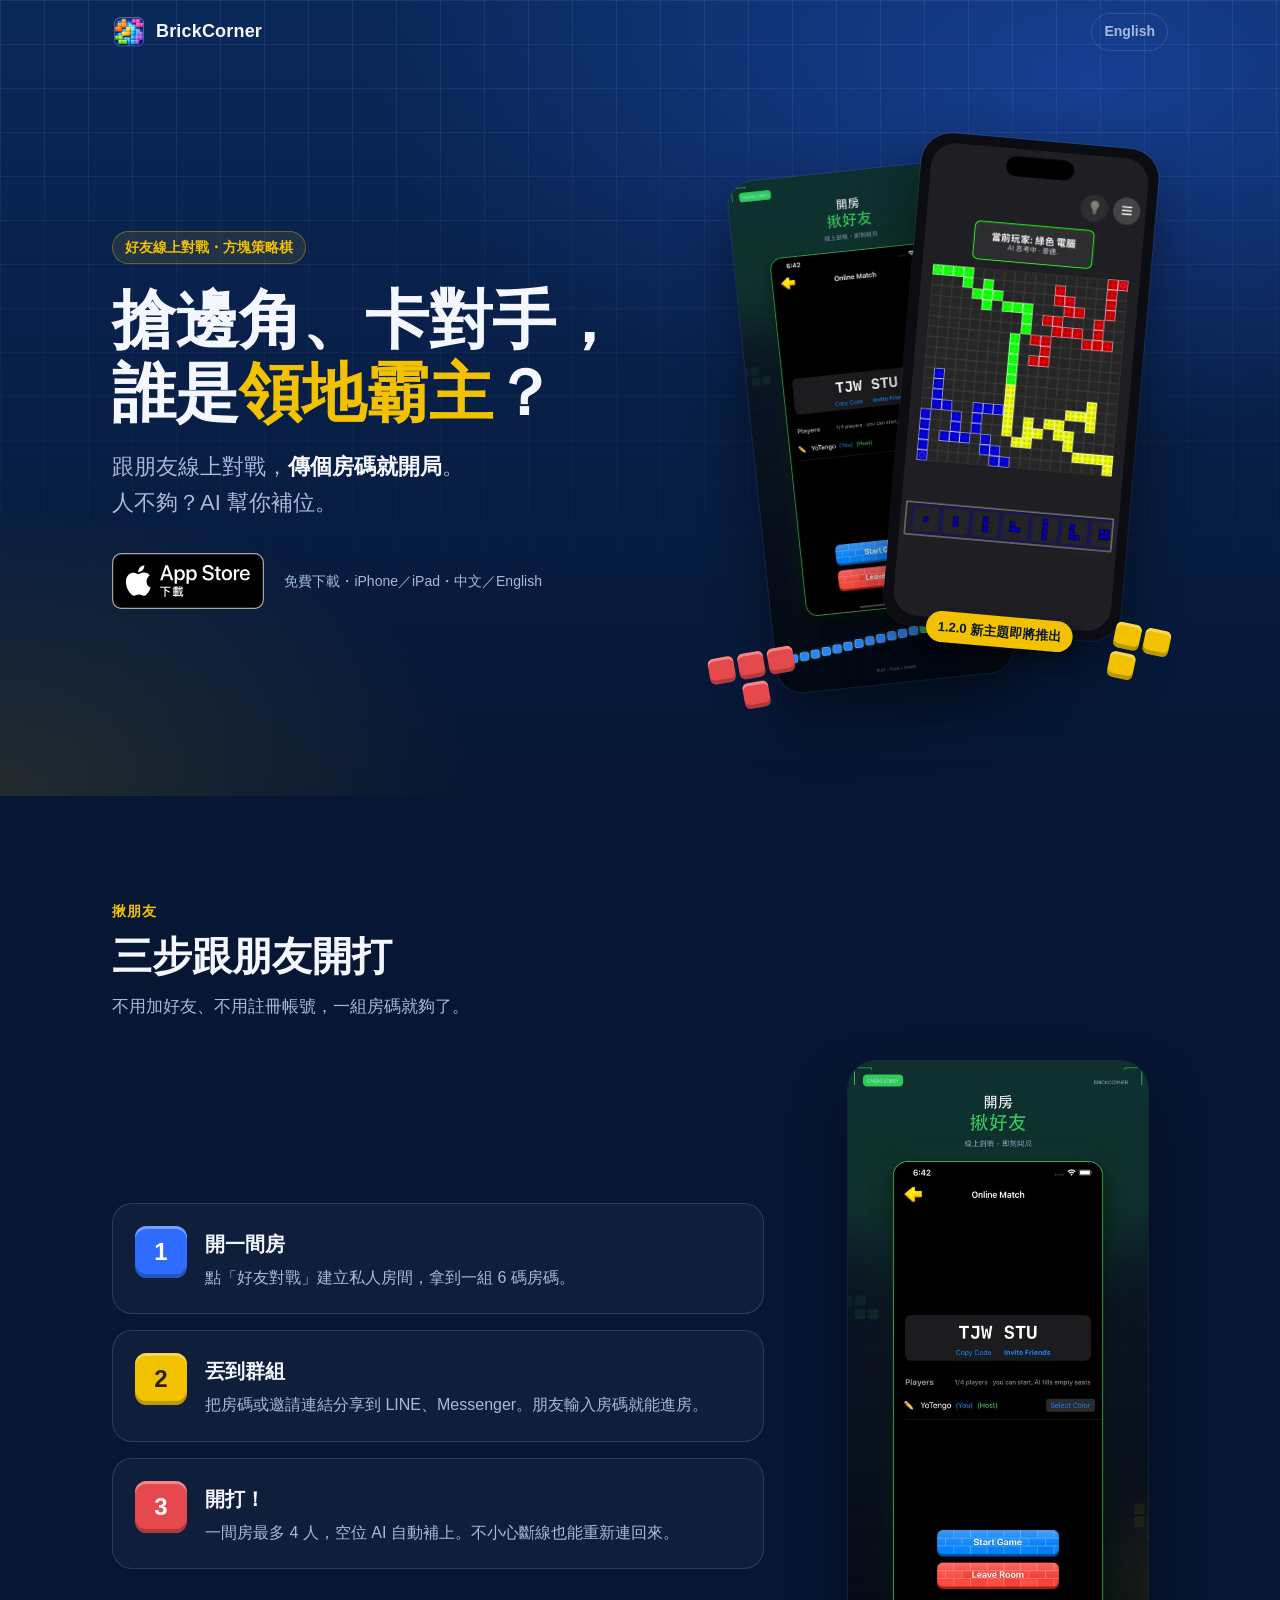
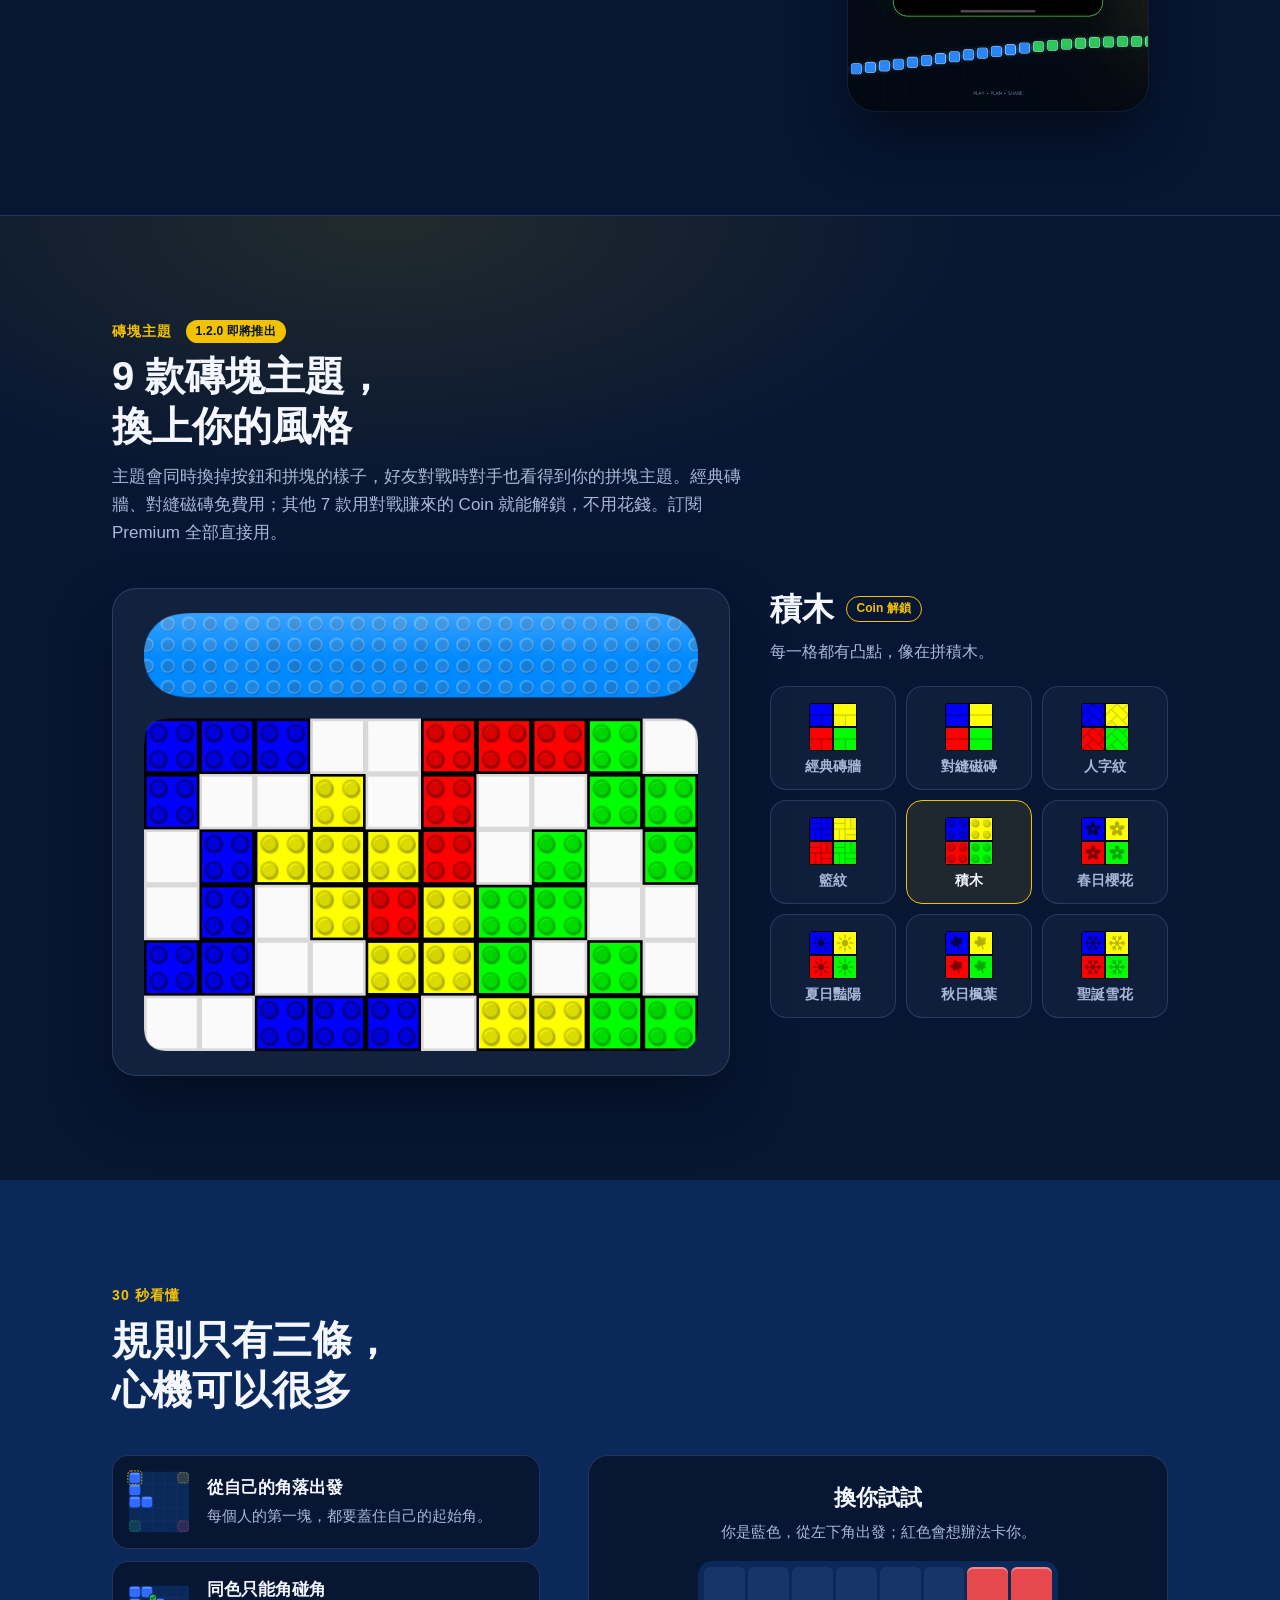
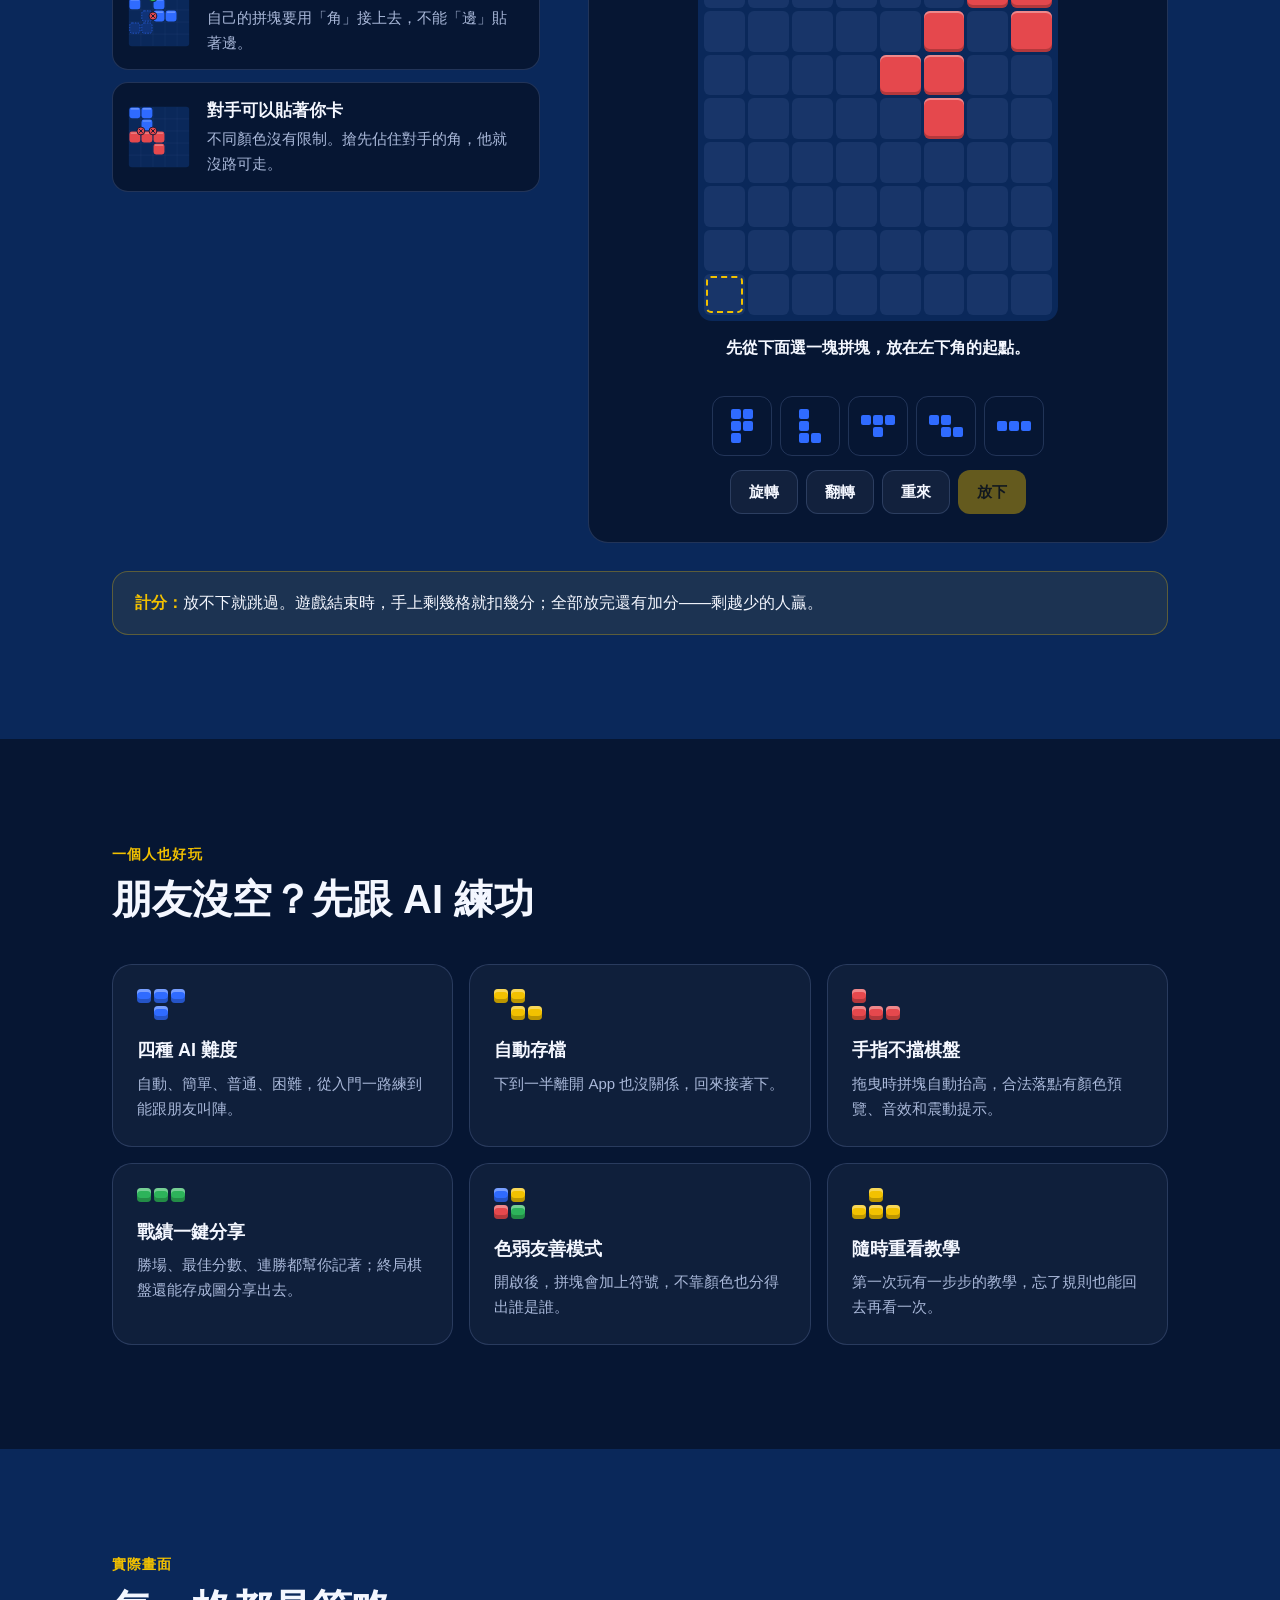
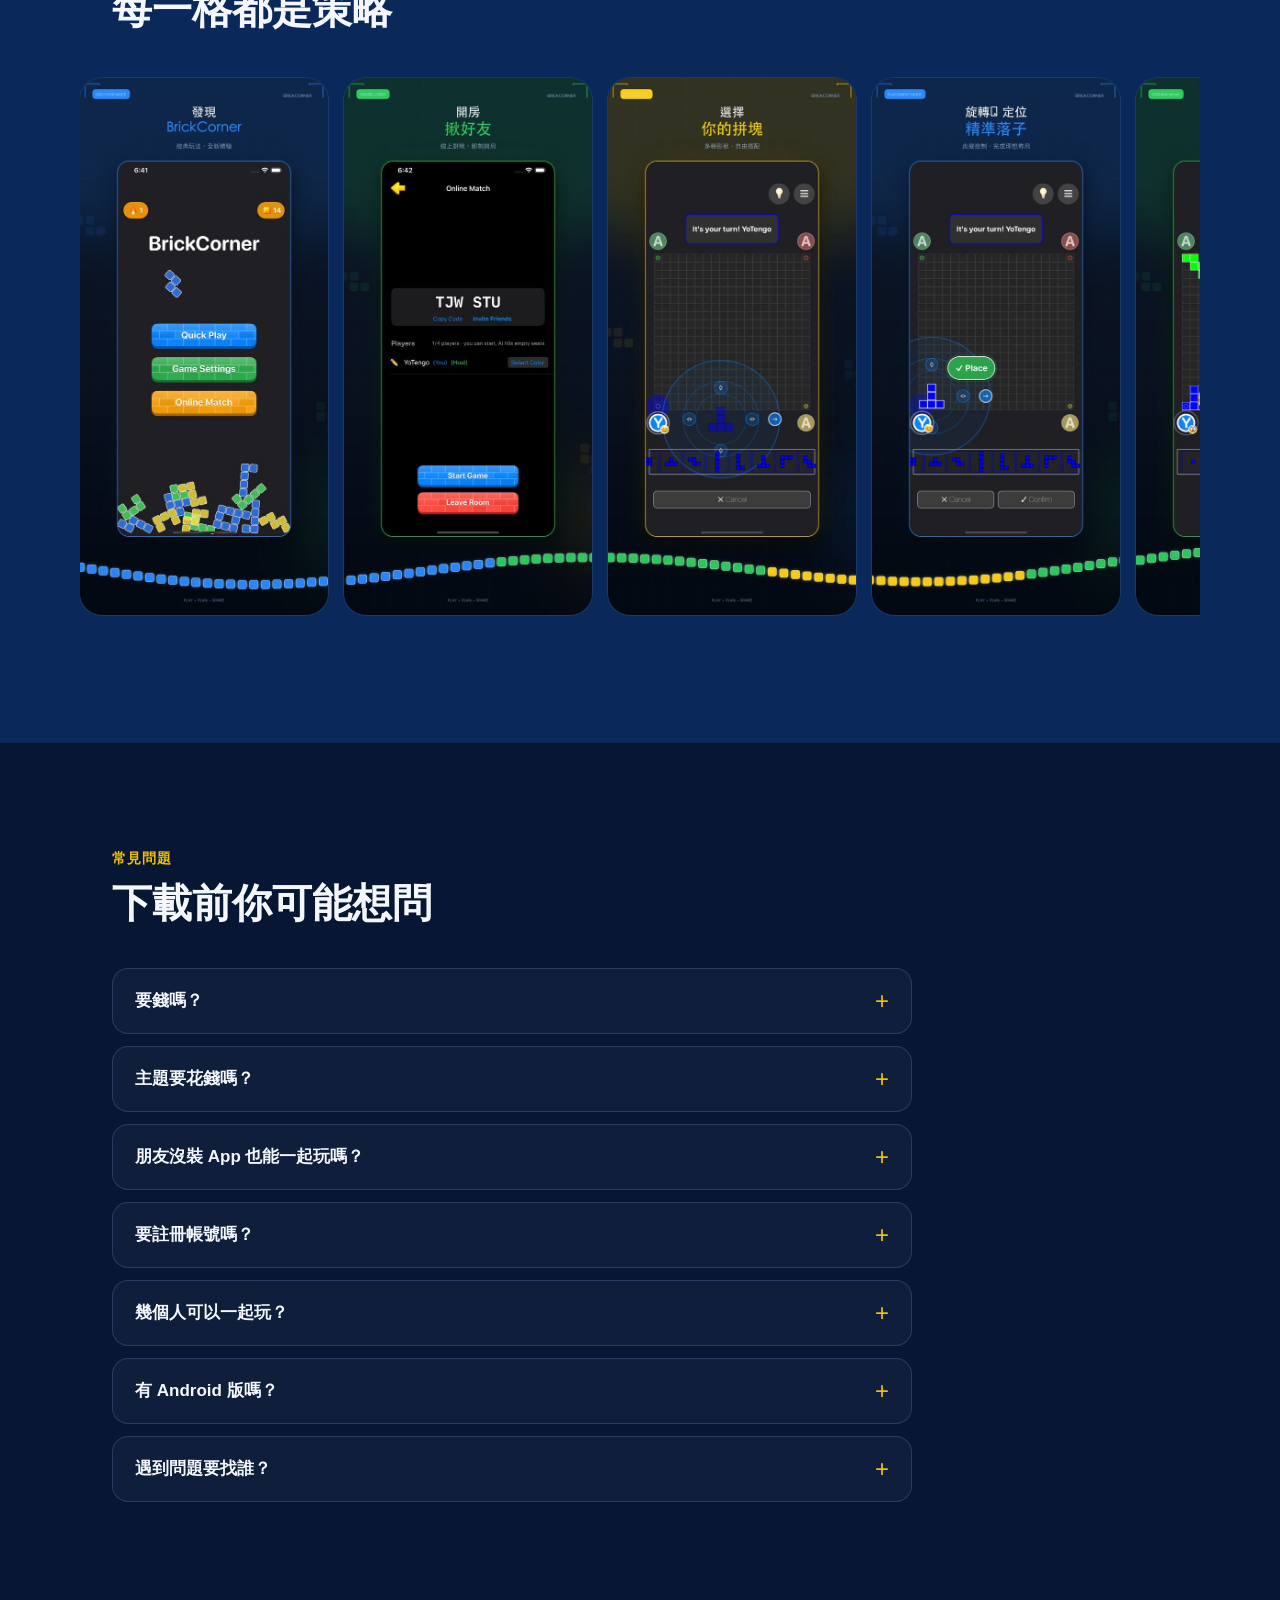
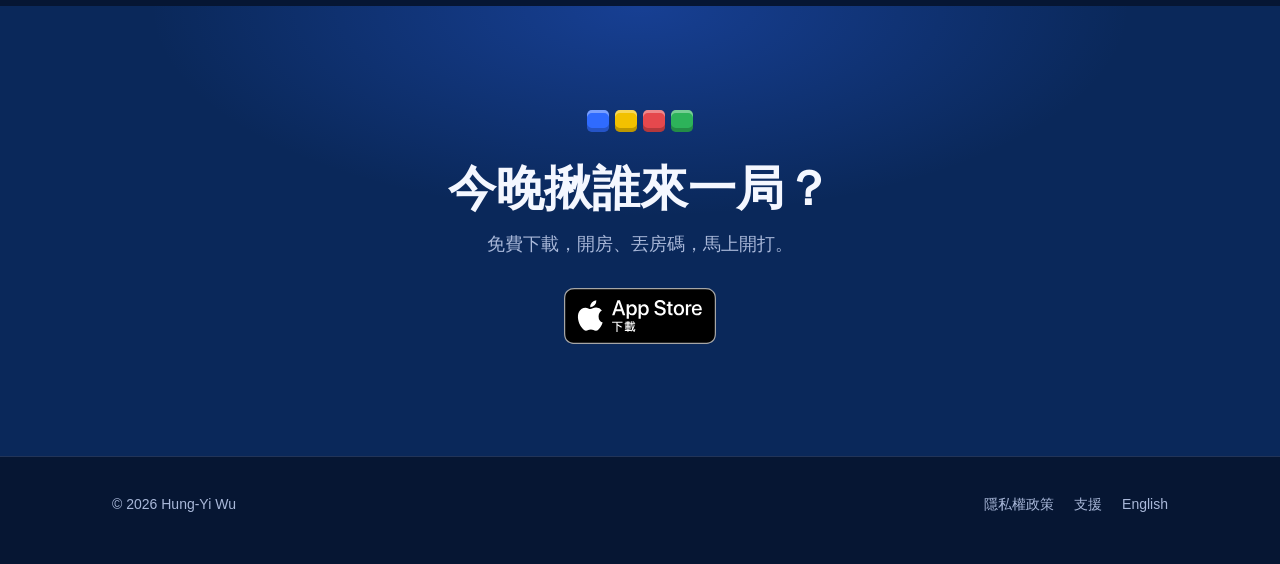
==== commit 568239ba: "主題區：好友對戰時對手也看得到你的拼塊主題（1.2.0） Co-Authored-By: Claude Opus 5.5 <noreply@anthropic.com> Claude-Session:" ====
--- a/index.html
+++ b/index.html
@@ -116,7 +116,7 @@
       <div class="section-head">
         <p class="kicker">磚塊主題 <span class="soon">1.2.0 即將推出</span></p>
         <h2>9 款磚塊主題，<br>換上你的風格</h2>
-        <p>主題會同時換掉按鈕和拼塊的樣子。經典磚牆、對縫磁磚免費用；其他 7 款用對戰賺來的 Coin 就能解鎖，不用花錢。訂閱 Premium 全部直接用。</p>
+        <p>主題會同時換掉按鈕和拼塊的樣子，好友對戰時對手也看得到你的拼塊主題。經典磚牆、對縫磁磚免費用；其他 7 款用對戰賺來的 Coin 就能解鎖，不用花錢。訂閱 Premium 全部直接用。</p>
       </div>
       <div class="showcase">
         <img class="showcase-img" src="assets/img/themes/showcase/studs.webp" alt="積木主題：上方是按鈕，下方是棋盤上的拼塊"
--- a/assets/site.css
+++ b/assets/site.css
@@ -9,9 +9,10 @@
   --text: #f4f7ff;
   --muted: #a9b8d9;
   --blue: #2f6bff;
-  --yellow: #ffd21f;
-  --red: #ff4848;
-  --green: #34d058;
+  /* 玩家四色：跟 App 的 GameTheme.PlayerColors 同一組，明度接近、紅綠黃之間拉開（色弱也分得出） */
+  --yellow: #f2c100;
+  --red: #e5484d;
+  --green: #2db35a;
   --radius: 20px;
   --max: 1120px;
   --font: -apple-system, BlinkMacSystemFont, "SF Pro Text", "PingFang TC", "Noto Sans TC",
@@ -112,7 +113,7 @@
   padding: 112px 0 72px;
   background:
     radial-gradient(1200px 600px at 85% 10%, rgba(47, 107, 255, 0.35), transparent 60%),
-    radial-gradient(800px 500px at 0% 100%, rgba(255, 210, 31, 0.12), transparent 60%),
+    radial-gradient(800px 500px at 0% 100%, rgba(242, 193, 0, 0.12), transparent 60%),
     linear-gradient(180deg, var(--navy-800), var(--navy-900));
   overflow: hidden;
 }
@@ -148,8 +149,8 @@
   font-size: 14px;
   font-weight: 700;
   color: var(--yellow);
-  background: rgba(255, 210, 31, 0.1);
-  border: 1px solid rgba(255, 210, 31, 0.35);
+  background: rgba(242, 193, 0, 0.1);
+  border: 1px solid rgba(242, 193, 0, 0.35);
   padding: 4px 12px;
   border-radius: 999px;
   margin: 0 0 20px;
@@ -485,7 +486,7 @@
 .trial-cell.is-red { background: var(--red); }
 
 .trial-cell.ghost-ok { background: rgba(47, 107, 255, 0.6); outline: 2px solid var(--green); outline-offset: -2px; }
-.trial-cell.ghost-bad { background: rgba(255, 72, 72, 0.3); outline: 2px solid var(--red); outline-offset: -2px; }
+.trial-cell.ghost-bad { background: rgba(229, 72, 77, 0.3); outline: 2px solid var(--red); outline-offset: -2px; }
 
 .trial-cell.is-start::after,
 .trial-cell.is-corner::after {
@@ -547,7 +548,7 @@
 
 .trial-piece[aria-pressed="true"] {
   border-color: var(--yellow);
-  background: rgba(255, 210, 31, 0.12);
+  background: rgba(242, 193, 0, 0.12);
 }
 
 .trial-piece .mini-shape { display: grid; gap: 2px; }
@@ -603,8 +604,8 @@
   margin: 28px 0 0;
   padding: 18px 22px;
   border-radius: 16px;
-  background: rgba(255, 210, 31, 0.08);
-  border: 1px solid rgba(255, 210, 31, 0.3);
+  background: rgba(242, 193, 0, 0.08);
+  border: 1px solid rgba(242, 193, 0, 0.3);
   color: var(--text);
 }
 
@@ -655,7 +656,7 @@
 
 #themes {
   background:
-    radial-gradient(900px 420px at 30% 0%, rgba(255, 210, 31, 0.12), transparent 70%),
+    radial-gradient(900px 420px at 30% 0%, rgba(242, 193, 0, 0.12), transparent 70%),
     var(--navy-900);
   border-top: 1px solid var(--line);
 }
@@ -772,7 +773,7 @@
 
 .theme-chip[aria-pressed="true"] {
   border-color: var(--yellow);
-  background: rgba(255, 210, 31, 0.1);
+  background: rgba(242, 193, 0, 0.1);
   color: var(--text);
 }
 
@@ -1021,7 +1022,7 @@
   background: var(--yellow);
   color: #231b00;
   box-shadow: inset 0 3px 0 rgba(255, 255, 255, 0.45), inset 0 -5px 0 rgba(0, 0, 0, 0.18),
-    0 12px 30px rgba(255, 210, 31, 0.25);
+    0 12px 30px rgba(242, 193, 0, 0.25);
 }
 
 .btn-primary:active { transform: translateY(1px); }
